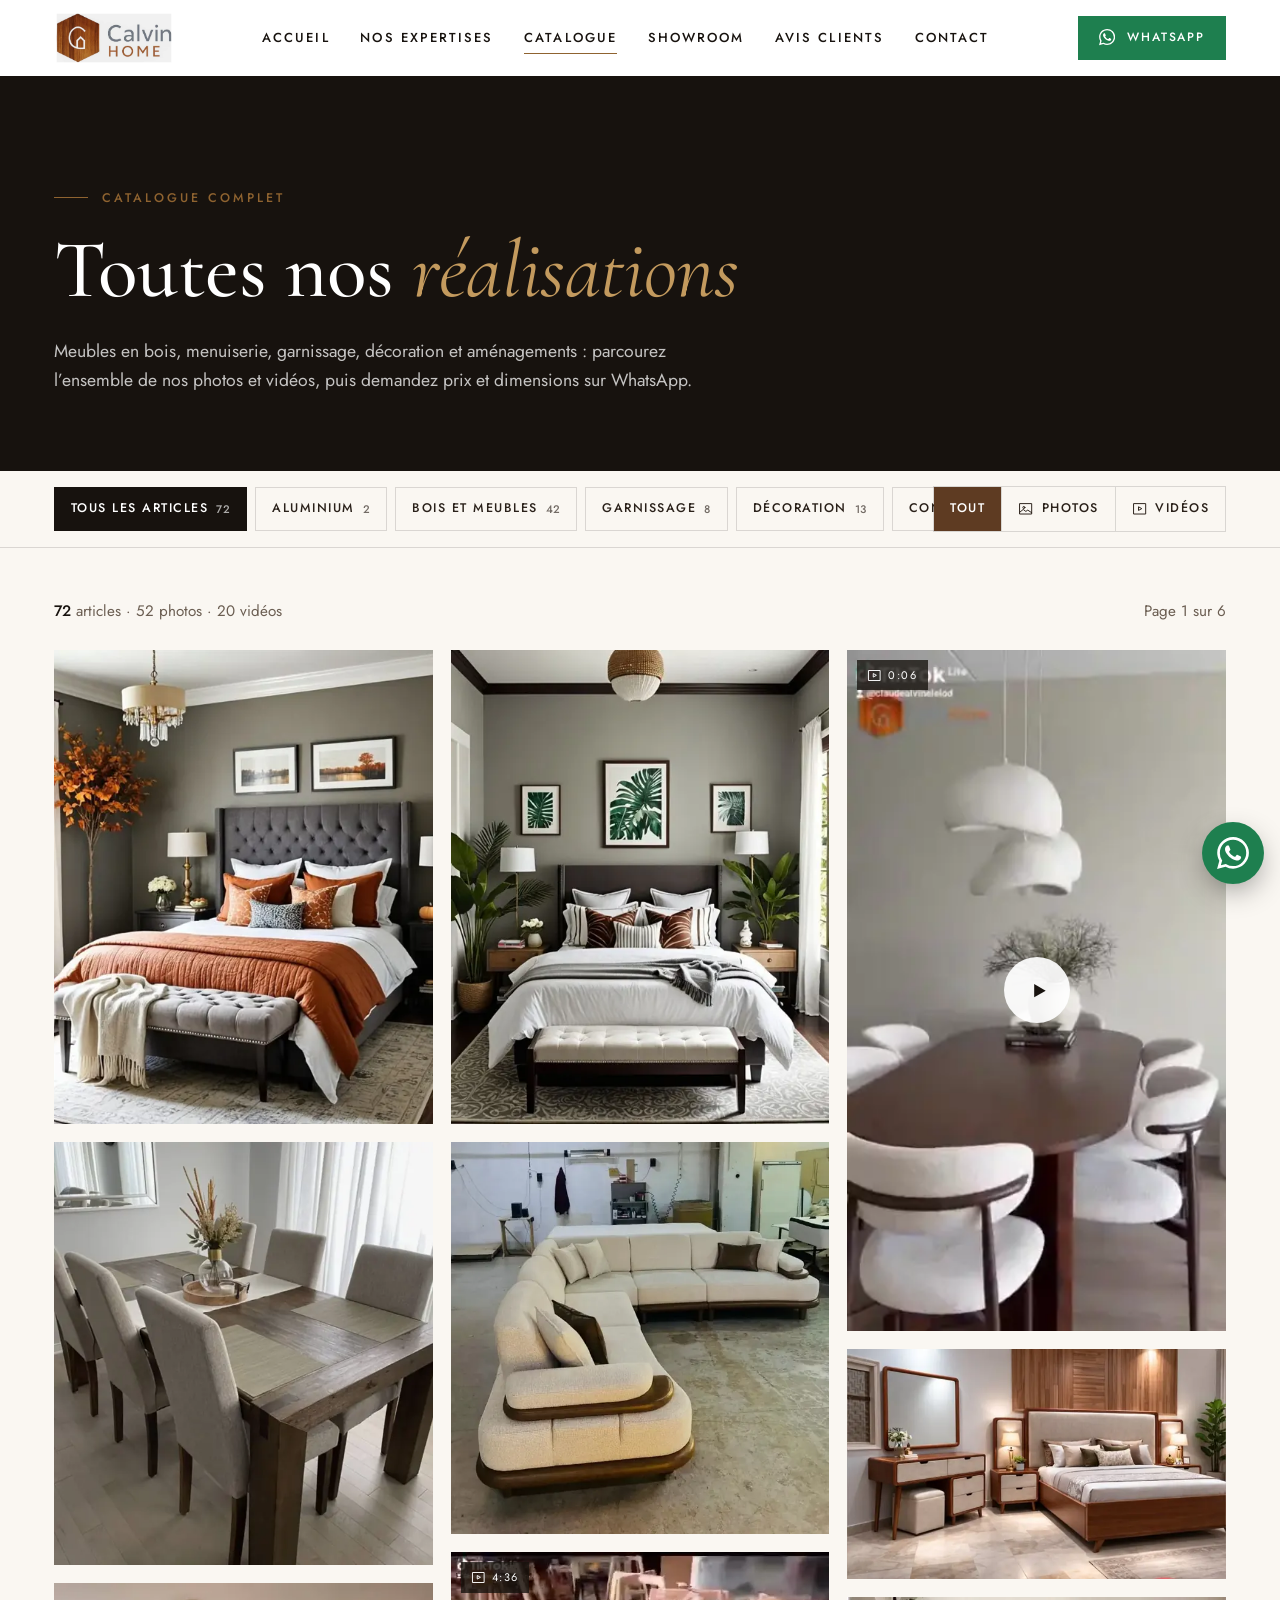
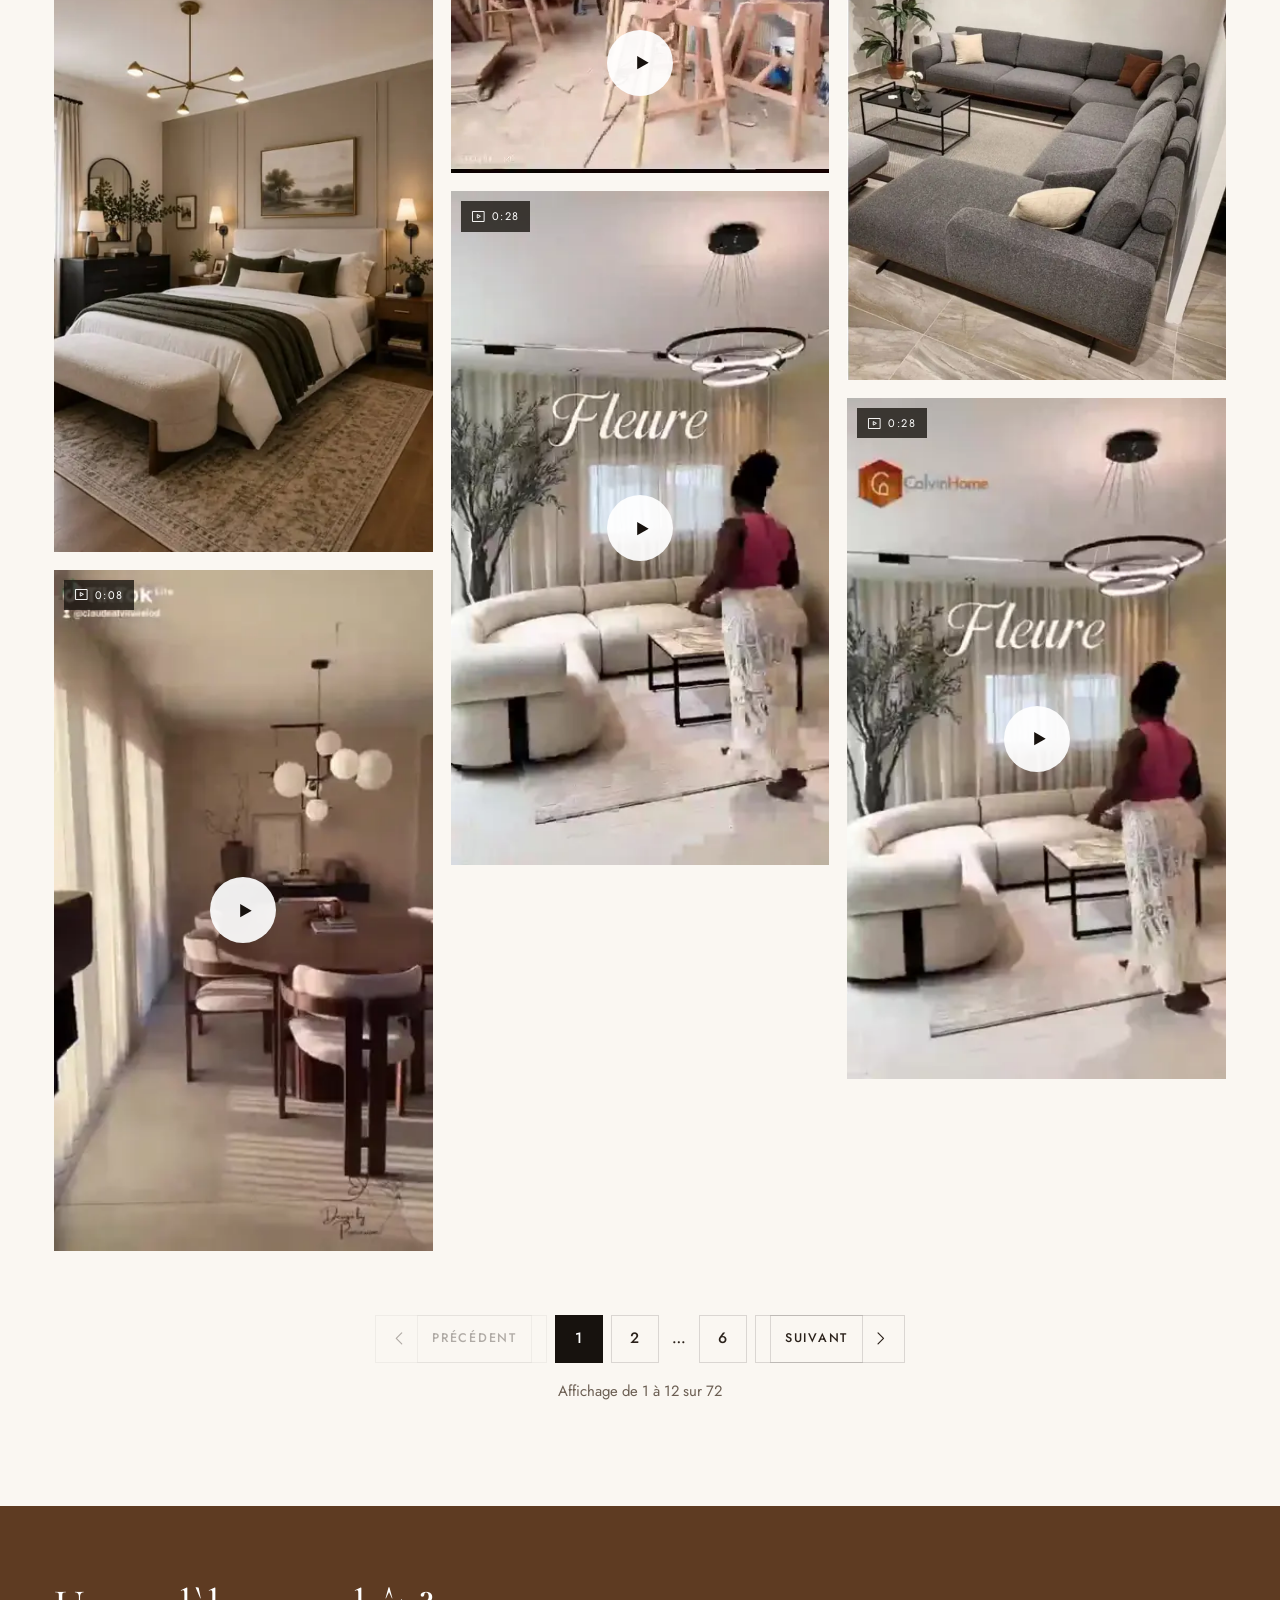
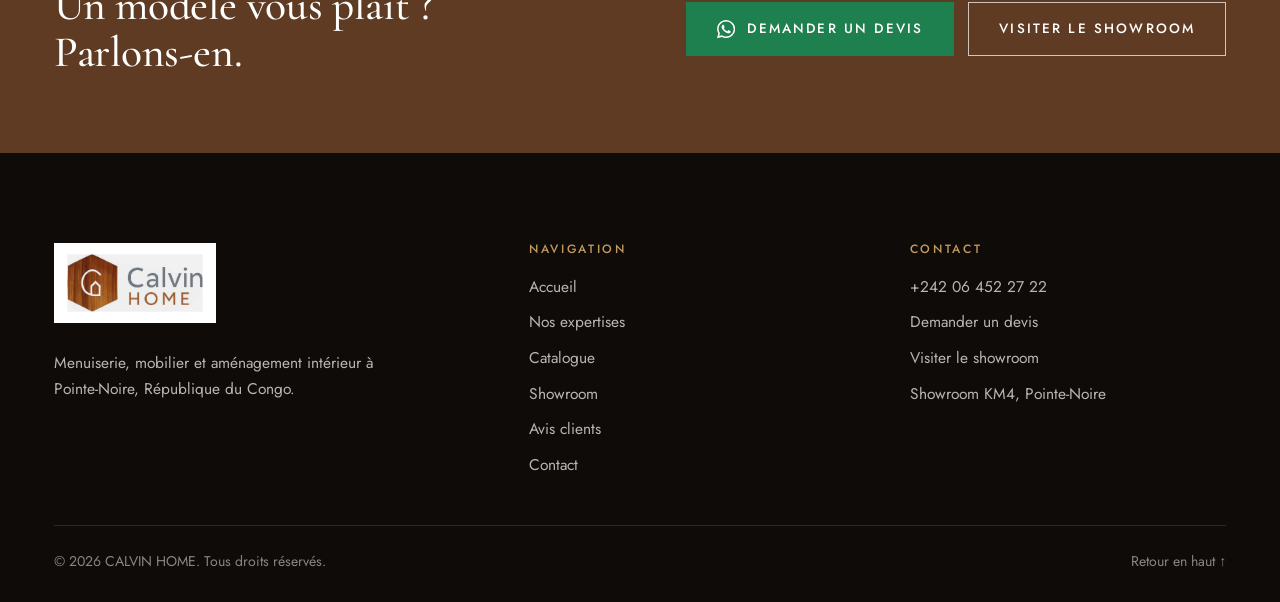
==== catalogue.html @ 07c065e2 "feat: refonte complète du site CALVIN HOME (accueil cinématique, expertises, catalogue 72 médias, Wh" ====
<!doctype html>
<html lang="fr">
<head>
<meta charset="utf-8">
<meta name="viewport" content="width=device-width, initial-scale=1, viewport-fit=cover">
<title>Catalogue — CALVIN HOME · Meubles, menuiserie et aménagement à Pointe-Noire</title>
<meta name="description" content="Catalogue complet CALVIN HOME : photos et vidéos de meubles en bois, menuiserie aluminium, garnissage, décoration et aménagements réalisés à Pointe-Noire.">
<meta name="theme-color" content="#17120E">
<meta property="og:type" content="website"><meta property="og:locale" content="fr_FR"><meta property="og:site_name" content="CALVIN HOME"><meta property="og:title" content="Catalogue — CALVIN HOME">
<link rel="icon" type="image/png" sizes="48x48" href="assets/brand/favicon-48.png">
<link rel="apple-touch-icon" href="assets/brand/favicon-192.png">
<link rel="stylesheet" href="css/style.css">
<script>document.documentElement.className+=' js'</script>
</head>
<body id="top">
<a class="skip" href="#grid">Aller au catalogue</a>

<header class="site-header">
  <div class="wrap">
    <a class="logo" href="index.html" aria-label="CALVIN HOME — Accueil"><img src="assets/brand/logo-calvin-home-officiel.jpg" width="1492" height="672" alt="CALVIN HOME"></a>
    <nav class="nav" id="nav" aria-label="Navigation principale">
      <a class="nl" href="index.html">Accueil</a>
      <a class="nl" href="index.html#expertises">Nos expertises</a>
      <a class="nl" href="catalogue.html" aria-current="page">Catalogue</a>
      <a class="nl" href="index.html#showroom">Showroom</a>
      <a class="nl" href="index.html#avis">Avis clients</a>
      <a class="nl" href="index.html#contact">Contact</a>
      <a class="btn btn-wa nav-wa" data-wa="general"><i data-ic="whatsapp"></i> WhatsApp</a>
    </nav>
    <div class="head-cta">
      <a class="btn btn-wa btn-sm" data-wa="general"><i data-ic="whatsapp"></i> WhatsApp</a>
      <a class="wa-mini" data-wa="general" aria-label="Écrire sur WhatsApp"><i data-ic="whatsapp"></i></a>
      <button class="menu-btn" id="menuBtn" aria-expanded="false" aria-controls="nav" aria-label="Ouvrir le menu"><i data-ic="menu"></i></button>
    </div>
  </div>
</header>

<main>
  <section class="cat-hero">
    <div class="wrap">
      <span class="eyebrow">Catalogue complet</span>
      <h1>Toutes nos <em>réalisations</em></h1>
      <p>Meubles en bois, menuiserie, garnissage, décoration et aménagements : parcourez l’ensemble de nos photos et vidéos, puis demandez prix et dimensions sur WhatsApp.</p>
    </div>
  </section>

  <div class="toolbar">
    <div class="wrap">
      <div class="chips" id="chips" role="group" aria-label="Filtrer par catégorie"></div>
      <div class="seg" id="seg" role="group" aria-label="Filtrer par type de média">
        <button data-k="all" aria-pressed="true">Tout</button>
        <button data-k="photo" aria-pressed="false"><i data-ic="photo"></i> Photos</button>
        <button data-k="video" aria-pressed="false"><i data-ic="film"></i> Vidéos</button>
      </div>
    </div>
  </div>

  <section class="cat-main" id="grid" tabindex="-1">
    <div class="wrap">
      <div class="res" aria-live="polite"><span id="resTxt"></span><span id="pgTxt"></span></div>
      <div class="masonry" id="masonry"></div>
      <div class="empty" id="empty">
        <h3>Bientôt de nouvelles réalisations</h3>
        <p>Aucun article n’est encore classé ici. Demandez-nous directement nos réalisations dans cette catégorie.</p>
        <a class="btn btn-wa" data-wa="general"><i data-ic="whatsapp"></i> Demander sur WhatsApp</a>
      </div>
      <nav class="pager" id="pager" aria-label="Pagination du catalogue"></nav>
      <p class="page-info" id="pageInfo"></p>
    </div>
  </section>

  <section class="cta-band">
    <div class="wrap">
      <h2>Un modèle vous plaît ? Parlons-en.</h2>
      <div style="display:flex;flex-wrap:wrap;gap:14px">
        <a class="btn btn-wa" data-wa="devis"><i data-ic="whatsapp"></i> Demander un devis</a>
        <a class="btn btn-ghost" data-wa="visite">Visiter le showroom</a>
      </div>
    </div>
  </section>
</main>

<footer class="footer">
  <div class="wrap">
    <div class="top">
      <div>
        <a class="logo-plaque" href="index.html" aria-label="CALVIN HOME — Accueil"><img src="assets/brand/logo-calvin-home-officiel.jpg" width="1492" height="672" alt="CALVIN HOME" loading="lazy"></a>
        <p class="about">Menuiserie, mobilier et aménagement intérieur à Pointe-Noire, République du Congo.</p>
      </div>
      <div>
        <h4>Navigation</h4>
        <ul>
          <li><a href="index.html">Accueil</a></li>
          <li><a href="index.html#expertises">Nos expertises</a></li>
          <li><a href="catalogue.html">Catalogue</a></li>
          <li><a href="index.html#showroom">Showroom</a></li>
          <li><a href="index.html#avis">Avis clients</a></li>
          <li><a href="index.html#contact">Contact</a></li>
        </ul>
      </div>
      <div>
        <h4>Contact</h4>
        <ul>
          <li><a data-phone href="#">+242 06 452 27 22</a></li>
          <li><a data-wa="devis">Demander un devis</a></li>
          <li><a data-wa="visite">Visiter le showroom</a></li>
          <li>Showroom KM4, Pointe-Noire</li>
        </ul>
      </div>
    </div>
    <div class="bot"><span>© <span id="year">2026</span> CALVIN HOME. Tous droits réservés.</span><a href="#top">Retour en haut ↑</a></div>
  </div>
</footer>

<!-- Visionneuse photo / vidéo -->
<div class="lb" id="lb" role="dialog" aria-modal="true" aria-label="Visionneuse">
  <div class="lb-top"><span class="c" id="lbCount"></span><button class="lb-x" id="lbClose" aria-label="Fermer"><i data-ic="close"></i></button></div>
  <div class="lb-stage" id="lbStage">
    <button class="lb-nav lb-prev" id="lbPrev" aria-label="Précédent"><i data-ic="left"></i></button>
    <button class="lb-nav lb-next" id="lbNext" aria-label="Suivant"><i data-ic="right"></i></button>
  </div>
  <div class="lb-bot"><div><small id="lbCat"></small><b id="lbTitle"></b></div><a class="btn btn-wa" id="lbWa" target="_blank" rel="noopener"><i data-ic="whatsapp"></i> Demander des renseignements</a></div>
</div>

<a class="wa-float" data-wa="general" aria-label="Contacter CALVIN HOME sur WhatsApp"><span class="lbl">Écrivez-nous</span><i data-ic="whatsapp"></i></a>

<script src="js/data.js"></script>
<script src="js/common.js"></script>
<script src="js/catalogue.js"></script>
</body>
</html>
---- css/style.css ----
/* ==========================================================
   CALVIN HOME — Showroom haut de gamme · Luxe contemporain
   ========================================================== */
/* ---------- Polices auto-hébergées (fonctionnent hors ligne, sans Google) ---------- */
@font-face{font-family:"Cormorant Garamond";font-style:normal;font-weight:400;font-display:swap;src:url(../assets/fonts/cormorant-garamond-latin-400-normal.woff2) format("woff2")}
@font-face{font-family:"Cormorant Garamond";font-style:normal;font-weight:500;font-display:swap;src:url(../assets/fonts/cormorant-garamond-latin-500-normal.woff2) format("woff2")}
@font-face{font-family:"Cormorant Garamond";font-style:italic;font-weight:400;font-display:swap;src:url(../assets/fonts/cormorant-garamond-latin-400-italic.woff2) format("woff2")}
@font-face{font-family:"Cormorant Garamond";font-style:italic;font-weight:500;font-display:swap;src:url(../assets/fonts/cormorant-garamond-latin-500-italic.woff2) format("woff2")}
@font-face{font-family:"Jost";font-style:normal;font-weight:400;font-display:swap;src:url(../assets/fonts/jost-latin-400-normal.woff2) format("woff2")}
@font-face{font-family:"Jost";font-style:normal;font-weight:500;font-display:swap;src:url(../assets/fonts/jost-latin-500-normal.woff2) format("woff2")}
:root{
  --cream:#F1E9DC;      /* beige crème */
  --ivory:#FAF7F2;      /* blanc cassé */
  --sand:#E6DAC7;
  --wood:#5E3B22;       /* brun bois */
  --brown:#7C5233;      /* marron chaleureux */
  --ink:#17120E;        /* noir profond */
  --ink-2:#2A211A;
  --bronze:#8F6330;     /* bronze (texte sûr sur ivoire) */
  --bronze-l:#C39A5E;   /* bronze clair (sur fond sombre) */
  --muted:#6B5E52;
  --line:rgba(23,18,14,.14);
  --wa:#1E7F4F;
  --hh:76px;
  --serif:"Cormorant Garamond","Cormorant",Georgia,"Times New Roman",serif;
  --sans:"Jost","Helvetica Neue",Arial,system-ui,sans-serif;
  --pad:clamp(18px,4.2vw,64px);
  --ease:cubic-bezier(.22,.61,.36,1);
}
*,*::before,*::after{box-sizing:border-box}
html{scroll-behavior:smooth;-webkit-text-size-adjust:100%;scroll-padding-top:calc(var(--hh) + 8px)}
html.lock{overflow:hidden}
body{margin:0;background:var(--ivory);color:var(--ink-2);font-family:var(--sans);font-size:17px;line-height:1.65;font-weight:400;-webkit-font-smoothing:antialiased;overflow-x:hidden}
img,video,svg{display:block;max-width:100%}
img{height:auto}
a{color:inherit;text-decoration:none}
button{font:inherit;color:inherit;background:none;border:0;cursor:pointer;padding:0}
h1,h2,h3,h4,.svc .num,.strip b{font-variant-numeric:lining-nums;font-feature-settings:"lnum" 1}
h1,h2,h3,h4{font-family:var(--serif);font-weight:500;line-height:1.08;margin:0;color:var(--ink);letter-spacing:-.005em}
p{margin:0}
:focus-visible{outline:2px solid var(--bronze);outline-offset:3px}
.ic{width:1.25em;height:1.25em;flex:none}
.sr{position:absolute;width:1px;height:1px;overflow:hidden;clip:rect(0 0 0 0);white-space:nowrap}
.skip{position:absolute;left:12px;top:-60px;background:var(--ink);color:#fff;padding:10px 16px;z-index:200}
.skip:focus{top:12px}
.wrap{width:100%;max-width:1360px;margin:0 auto;padding:0 var(--pad)}

/* ---------- Typo utilitaires ---------- */
.eyebrow{display:inline-flex;align-items:center;gap:14px;font-size:12.5px;letter-spacing:.24em;text-transform:uppercase;font-weight:500;color:var(--bronze)}
.eyebrow::before{content:"";width:34px;height:1px;background:currentColor}
.dark .eyebrow,.hero .eyebrow{color:var(--bronze-l)}
.h2{font-size:clamp(2.3rem,4.6vw,4rem);margin-top:18px}
.h2 em{font-style:italic;color:var(--brown);font-weight:400}
.dark .h2,.dark .h2 em{color:#fff}.dark .h2 em{color:var(--bronze-l)}
.lead{font-size:clamp(1.05rem,1.4vw,1.22rem);color:var(--muted);max-width:56ch}
.dark .lead{color:rgba(255,255,255,.72)}
section{position:relative}
.sec{padding:clamp(72px,10vw,150px) 0}

/* ---------- Boutons ---------- */
.btn{display:inline-flex;align-items:center;justify-content:center;gap:12px;min-height:54px;padding:0 30px;font-size:13.5px;letter-spacing:.16em;text-transform:uppercase;font-weight:500;border:1px solid transparent;transition:background .3s var(--ease),color .3s var(--ease),border-color .3s var(--ease),transform .3s var(--ease);text-align:center;border-radius:0;white-space:nowrap}
.btn .ic{width:1.35em;height:1.35em}
.btn-solid{background:var(--bronze);color:#fff}
.btn-solid:hover{background:var(--wood)}
.btn-ghost{border-color:rgba(255,255,255,.7);color:#fff}
.btn-ghost:hover{background:#fff;color:var(--ink)}
.btn-line{border-color:var(--ink);color:var(--ink)}
.btn-line:hover{background:var(--ink);color:#fff}
.btn-wa{background:var(--wa);color:#fff}
.btn-wa:hover{background:#17653f}
.btn-sm{min-height:44px;padding:0 20px;font-size:12px}
.link-arrow{display:inline-flex;align-items:center;gap:10px;font-size:13px;letter-spacing:.16em;text-transform:uppercase;font-weight:500;border-bottom:1px solid currentColor;padding-bottom:5px;transition:gap .3s var(--ease),color .3s}
.link-arrow:hover{gap:16px;color:var(--bronze)}

/* ---------- En-tête ---------- */
.site-header{position:fixed;inset:0 0 auto 0;height:var(--hh);background:#fff;z-index:100;border-bottom:1px solid transparent;transition:box-shadow .3s,border-color .3s}
.site-header.scrolled{border-color:var(--line);box-shadow:0 6px 24px rgba(23,18,14,.07)}
.site-header .wrap{height:100%;display:flex;align-items:center;justify-content:space-between;gap:24px}
.logo{display:block;flex:none}
.logo img{height:calc(var(--hh) - 22px);width:auto}
.nav{display:flex;align-items:center;gap:clamp(18px,2.4vw,40px)}
.nav a.nl{font-size:13px;letter-spacing:.16em;text-transform:uppercase;font-weight:500;position:relative;padding:8px 0;color:var(--ink)}
.nav a.nl::after{content:"";position:absolute;left:0;bottom:2px;width:100%;height:1px;background:var(--bronze);transform:scaleX(0);transform-origin:left;transition:transform .35s var(--ease)}
.nav a.nl:hover::after,.nav a.nl[aria-current="page"]::after{transform:scaleX(1)}
.nav-wa{display:none}
.head-cta{display:flex;align-items:center;gap:12px}
.menu-btn{display:none;width:48px;height:48px;align-items:center;justify-content:center;border:1px solid var(--line)}
.menu-btn .ic{width:26px;height:26px}
.wa-mini{display:none;width:48px;height:48px;align-items:center;justify-content:center;background:var(--wa);color:#fff}
.wa-mini .ic{width:26px;height:26px}

/* ---------- Hero cinématique ---------- */
.hero{position:relative;height:100vh;height:100svh;min-height:600px;margin-top:0;padding-top:var(--hh);background:var(--ink);color:#fff;overflow:hidden;isolation:isolate}
.slides{position:absolute;inset:0;z-index:-2}
.slide{position:absolute;inset:0;opacity:0;transition:opacity 1.4s var(--ease);background:var(--ink)}
.slide.on{opacity:1}
.slide img,.slide video{position:absolute;inset:0;width:100%;height:100%;object-fit:cover;object-position:center}
.slide.on img{animation:kb 9s linear forwards}
.slide video{transform:scale(1.12);transform-origin:65% 35%}
@media (min-width:721px){.slide video{filter:blur(.8px) saturate(1.04)}} /* adoucit la compression des vidéos 640 px agrandies en plein écran */
@keyframes kb{from{transform:scale(1)}to{transform:scale(1.06)}}
.shade{position:absolute;inset:0;z-index:-1;background:rgba(20,13,8,.5)}
.hero-in{position:relative;height:100%;display:flex;flex-direction:column;justify-content:flex-end;padding-bottom:clamp(88px,11vh,130px)}
.hero h1{font-size:clamp(2.9rem,7.4vw,7rem);color:#fff;max-width:12.6em;margin:22px 0 0;font-weight:500;line-height:1.02}
.hero h1 em{font-style:italic;color:var(--bronze-l);font-weight:400}
.hero .sub{margin-top:26px;font-size:clamp(1.05rem,1.5vw,1.3rem);max-width:46ch;color:rgba(255,255,255,.88)}
.hero .cta{display:flex;flex-wrap:wrap;gap:14px;margin-top:38px}
.hero-ctl{position:absolute;left:0;right:0;bottom:26px;z-index:3}
.hero-ctl .wrap{display:flex;align-items:center;gap:18px}
.bars{display:flex;gap:8px;flex:1;max-width:460px}
.bars button{flex:1;height:30px;position:relative}
.bars button::before{content:"";position:absolute;left:0;right:0;top:14px;height:2px;background:rgba(255,255,255,.35)}
.bars button i{position:absolute;left:0;top:14px;height:2px;width:0;background:#fff}
.bars button.on i{animation:fill var(--dur,8s) linear forwards}
.paused .bars button.on i{animation-play-state:paused}
@keyframes fill{to{width:100%}}
.pp{width:44px;height:44px;border:1px solid rgba(255,255,255,.55);display:flex;align-items:center;justify-content:center;color:#fff}
.pp:hover{background:#fff;color:var(--ink)}
.count{font-size:12.5px;letter-spacing:.2em;color:rgba(255,255,255,.8);margin-left:auto}
.scroll-cue{display:none}

/* ---------- Bandeau de réassurance ---------- */
.strip{background:var(--ink);color:#fff}
.strip .wrap{display:grid;grid-template-columns:repeat(4,1fr)}
.strip .it{padding:30px 24px;border-left:1px solid rgba(255,255,255,.12);display:flex;flex-direction:column;gap:2px}
.strip .it:first-child{border-left:0;padding-left:0}
.strip b{font-family:var(--serif);font-size:2.3rem;font-weight:500;color:var(--bronze-l);line-height:1.1}
.strip span{font-size:12.5px;letter-spacing:.16em;text-transform:uppercase;color:rgba(255,255,255,.75)}

/* ---------- Présentation ---------- */
.intro{background:var(--ivory)}
.intro .grid{display:grid;grid-template-columns:1.05fr .95fr;gap:clamp(36px,6vw,110px);align-items:center}
.intro p.lead{margin-top:28px}
.intro .more{margin-top:38px}
.collage{position:relative;aspect-ratio:1/1.05}
.collage img{position:absolute;object-fit:cover;box-shadow:0 30px 60px -30px rgba(23,18,14,.45)}
.collage .a{inset:0 22% 26% 0;width:78%;height:74%}
.collage .b{right:0;bottom:0;width:56%;height:52%;border:10px solid var(--ivory)}
.collage .tag{position:absolute;left:0;bottom:2%;background:var(--wood);color:#fff;padding:18px 22px;max-width:230px;font-family:var(--serif);font-size:1.35rem;line-height:1.2}

/* ---------- Expertises ---------- */
.expert{background:var(--cream)}
.expert-head{display:flex;justify-content:space-between;align-items:flex-end;gap:40px;flex-wrap:wrap;margin-bottom:clamp(40px,6vw,80px)}
.svc{display:grid;grid-template-columns:repeat(12,1fr);gap:0 clamp(20px,3vw,48px);align-items:center;padding:clamp(28px,4vw,56px) 0;border-top:1px solid var(--line)}
.svc:last-child{border-bottom:1px solid var(--line)}
.svc .num{grid-column:1/2;font-family:var(--serif);font-size:clamp(2rem,3.4vw,3.2rem);color:var(--bronze);font-weight:400;line-height:1}
.svc .txt{grid-column:2/8}
.svc .photo{grid-column:8/13;aspect-ratio:4/3;overflow:hidden;background:var(--sand)}
.svc:nth-child(even) .txt{grid-column:6/12;grid-row:1}
.svc:nth-child(even) .num{grid-column:12/13;grid-row:1;text-align:right}
.svc:nth-child(even) .photo{grid-column:1/6;grid-row:1}
.svc .photo img{width:100%;height:100%;object-fit:cover;transition:transform 1.2s var(--ease)}
.svc:hover .photo img{transform:scale(1.04)}
.svc .si{width:54px;height:54px;color:var(--wood);margin-bottom:20px}
.svc .si .ic{width:100%;height:100%;stroke-width:1.2}
.svc h3{font-size:clamp(1.9rem,3vw,2.8rem)}
.svc p{margin-top:16px;color:var(--muted);max-width:48ch}
.svc .tags{margin-top:14px;font-size:13px;letter-spacing:.12em;text-transform:uppercase;color:var(--bronze)}
.svc .acts{display:flex;flex-wrap:wrap;gap:12px 28px;margin-top:28px;align-items:center}

/* ---------- Teaser catalogue ---------- */
.teaser{background:var(--ivory)}
.tz-grid{display:grid;grid-template-columns:repeat(6,1fr);gap:14px;margin-top:clamp(36px,5vw,64px)}
.tz-grid a{position:relative;display:block;overflow:hidden;aspect-ratio:3/4;background:var(--sand)}
.tz-grid a:nth-child(1){grid-column:span 2;grid-row:span 2;aspect-ratio:auto}
.tz-grid img{width:100%;height:100%;object-fit:cover;transition:transform 1s var(--ease)}
.tz-grid a:hover img{transform:scale(1.05)}
.tz-grid .cap{position:absolute;left:0;right:0;bottom:0;padding:14px 16px;background:rgba(23,18,14,.72);color:#fff;font-size:13px;letter-spacing:.08em;transform:translateY(100%);transition:transform .4s var(--ease)}
.tz-grid a:hover .cap,.tz-grid a:focus-visible .cap{transform:none}
.tz-foot{display:flex;flex-wrap:wrap;gap:20px 36px;align-items:center;justify-content:space-between;margin-top:40px}
.cats{display:flex;flex-wrap:wrap;gap:10px}
.cats a{padding:10px 18px;border:1px solid var(--line);font-size:12.5px;letter-spacing:.14em;text-transform:uppercase;transition:all .25s}
.cats a:hover{background:var(--ink);color:#fff;border-color:var(--ink)}

/* ---------- Showroom ---------- */
.dark{background:var(--ink);color:#fff}
.showroom .grid{display:grid;grid-template-columns:1fr 1fr;gap:clamp(36px,6vw,100px);align-items:center}
.showroom .vid{position:relative;background:#000;aspect-ratio:16/10}
.showroom video{width:100%;height:100%;object-fit:cover}
.showroom .vid .badge{position:absolute;left:0;top:0;background:var(--bronze);color:#fff;padding:8px 14px;font-size:11.5px;letter-spacing:.2em;text-transform:uppercase;z-index:2;pointer-events:none}
.facts{margin:34px 0 0;padding:0;list-style:none;border-top:1px solid rgba(255,255,255,.16)}
.facts li{display:flex;gap:18px;padding:20px 0;border-bottom:1px solid rgba(255,255,255,.16);align-items:flex-start}
.facts .ic{color:var(--bronze-l);margin-top:3px;width:1.5em;height:1.5em}
.facts small{display:block;font-size:11.5px;letter-spacing:.2em;text-transform:uppercase;color:rgba(255,255,255,.55)}
.facts b{font-weight:500;font-size:1.12rem;color:#fff}
.facts .note{font-size:.95rem;color:rgba(255,255,255,.68)}
.showroom .cta{display:flex;flex-wrap:wrap;gap:14px;margin-top:34px}

/* ---------- Avis ---------- */
.reviews{background:var(--cream)}
.rv-grid{display:grid;grid-template-columns:1fr 1fr;gap:clamp(30px,5vw,90px);margin-top:clamp(36px,5vw,64px);align-items:start}
.rv-empty{border:1px solid var(--line);background:var(--ivory);padding:clamp(28px,4vw,48px)}
.stars{display:inline-flex;gap:4px;color:var(--bronze)}
.stars .ic{width:22px;height:22px}
.rv-empty h3{font-size:1.9rem;margin-top:16px}
.rv-empty p{margin-top:12px;color:var(--muted)}
.rv-list{display:grid;gap:18px}
.rv-card{background:var(--ivory);border:1px solid var(--line);padding:26px 28px}
.rv-card q{display:block;font-family:var(--serif);font-size:1.4rem;line-height:1.35;margin:12px 0;quotes:"« " " »"}
.rv-card cite{font-style:normal;font-size:12.5px;letter-spacing:.16em;text-transform:uppercase;color:var(--muted)}
.process{margin:26px 0 0;padding:0;list-style:none;display:grid;gap:12px;counter-reset:s}
.process li{counter-increment:s;display:flex;gap:14px;font-size:.97rem;color:var(--muted)}
.process li::before{content:counter(s);flex:none;width:28px;height:28px;border:1px solid var(--bronze);color:var(--bronze);font-size:13px;display:flex;align-items:center;justify-content:center;margin-top:1px}

/* ---------- Formulaires ---------- */
.form{background:var(--ivory);border:1px solid var(--line);padding:clamp(24px,3.4vw,44px);display:grid;gap:20px}
.field{display:grid;gap:8px}
.field label,.field legend{font-size:12px;letter-spacing:.18em;text-transform:uppercase;font-weight:500;color:var(--ink)}
.field legend{padding:0;float:none}
fieldset.field{border:0;padding:0;margin:0}
.field input,.field select,.field textarea{width:100%;font:inherit;font-size:16px;color:var(--ink);background:#fff;border:1px solid rgba(23,18,14,.28);padding:14px 16px;min-height:52px;border-radius:0;appearance:none;-webkit-appearance:none}
.field select{background-image:linear-gradient(45deg,transparent 50%,var(--ink) 50%),linear-gradient(135deg,var(--ink) 50%,transparent 50%);background-position:calc(100% - 22px) 50%,calc(100% - 16px) 50%;background-size:6px 6px;background-repeat:no-repeat;padding-right:44px}
.field textarea{min-height:130px;resize:vertical}
.field input:focus,.field select:focus,.field textarea:focus{outline:2px solid var(--bronze);outline-offset:0;border-color:var(--bronze)}
.field .err{display:none;color:#9B2C1C;font-size:.9rem}
.field.bad .err{display:block}
.field.bad input,.field.bad select,.field.bad textarea{border-color:#9B2C1C}
.row2{display:grid;grid-template-columns:1fr 1fr;gap:20px}
.hint{font-size:.9rem;color:var(--muted)}
.fb{display:none;padding:14px 16px;background:#e6efe8;border-left:3px solid var(--wa);font-size:.95rem}
.fb.show{display:block}
.fb a{text-decoration:underline;font-weight:500}
/* étoiles de notation */
.rate{display:flex;gap:2px;flex-direction:row-reverse;justify-content:flex-end}
.rate input{position:absolute;opacity:0;width:1px;height:1px}
.rate label{cursor:pointer;color:rgba(23,18,14,.28);padding:2px;line-height:0;font-size:inherit;letter-spacing:0}
.rate label .ic{width:34px;height:34px;fill:currentColor;stroke:currentColor;stroke-width:1}
.rate input:checked ~ label,.rate label:hover,.rate label:hover ~ label{color:var(--bronze)}
.rate input:focus-visible + label{outline:2px solid var(--bronze);outline-offset:2px}

/* ---------- Contact ---------- */
.contact .grid{display:grid;grid-template-columns:.85fr 1.15fr;gap:clamp(32px,6vw,100px);align-items:start}
.contact .facts{margin-top:30px}
.contact .facts a{color:#fff;border-bottom:1px solid rgba(255,255,255,.4)}
.contact .form{background:#fff;border-color:transparent;color:var(--ink-2)}

/* ---------- Pied de page ---------- */
.footer{background:#0E0B08;color:rgba(255,255,255,.7);padding:clamp(52px,7vw,90px) 0 28px;font-size:.97rem}
.footer .top{display:grid;grid-template-columns:1.3fr 1fr 1fr;gap:clamp(28px,5vw,80px);padding-bottom:48px;border-bottom:1px solid rgba(255,255,255,.12)}
.footer .logo-plaque{display:inline-block;background:#fff;padding:8px 10px}
.footer .logo-plaque img{height:64px;width:auto}
.footer h4{font-family:var(--sans);font-size:12px;letter-spacing:.22em;text-transform:uppercase;color:var(--bronze-l);font-weight:500;margin-bottom:18px}
.footer ul{list-style:none;margin:0;padding:0;display:grid;gap:10px}
.footer a:hover{color:#fff}
.footer .about{margin-top:20px;max-width:38ch}
.footer .bot{display:flex;justify-content:space-between;gap:16px;flex-wrap:wrap;padding-top:24px;font-size:.88rem;color:rgba(255,255,255,.5)}

/* ---------- WhatsApp flottant ---------- */
.wa-float{position:fixed;right:max(16px,env(safe-area-inset-right));bottom:max(16px,env(safe-area-inset-bottom));z-index:90;width:62px;height:62px;background:var(--wa);color:#fff;display:flex;align-items:center;justify-content:center;border-radius:50%;box-shadow:0 10px 30px -6px rgba(0,0,0,.45);transition:transform .3s var(--ease),background .3s}
.wa-float:hover{background:#17653f;transform:scale(1.06)}
.wa-float .ic{width:32px;height:32px}
.wa-float .lbl{position:absolute;right:74px;background:var(--ink);color:#fff;font-size:12.5px;letter-spacing:.12em;text-transform:uppercase;padding:10px 14px;white-space:nowrap;opacity:0;transform:translateX(8px);pointer-events:none;transition:all .3s var(--ease)}
.wa-float:hover .lbl,.wa-float:focus-visible .lbl{opacity:1;transform:none}

/* ---------- Animations d'apparition ---------- */
.js .reveal{opacity:0;transform:translateY(26px);transition:opacity .9s var(--ease),transform .9s var(--ease)}
.js .reveal.in{opacity:1;transform:none}
.js .reveal.d1{transition-delay:.1s}.js .reveal.d2{transition-delay:.2s}

/* =========================================================
   PAGE CATALOGUE
   ========================================================= */
.cat-hero{background:var(--ink);color:#fff;padding:calc(var(--hh) + clamp(52px,8vw,110px)) 0 clamp(44px,6vw,76px)}
.cat-hero h1{color:#fff;font-size:clamp(2.8rem,6.4vw,5.6rem);margin-top:18px}
.cat-hero h1 em{color:var(--bronze-l);font-style:italic;font-weight:400}
.cat-hero p{margin-top:22px;color:rgba(255,255,255,.75);max-width:58ch;font-size:1.1rem}
.toolbar{position:sticky;top:var(--hh);z-index:50;background:rgba(250,247,242,.97);backdrop-filter:blur(8px);border-bottom:1px solid var(--line)}
.toolbar .wrap{display:flex;gap:14px 28px;align-items:center;justify-content:space-between;padding-top:14px;padding-bottom:14px;flex-wrap:wrap}
.chips{display:flex;gap:8px;overflow-x:auto;scrollbar-width:none;margin:0 calc(var(--pad) * -1);padding:2px var(--pad);flex:1 1 560px;-webkit-overflow-scrolling:touch}
.chips::-webkit-scrollbar{display:none}
.chip{flex:none;display:inline-flex;align-items:center;gap:8px;min-height:44px;padding:0 16px;border:1px solid var(--line);font-size:12.5px;letter-spacing:.12em;text-transform:uppercase;font-weight:500;background:transparent;transition:all .25s;white-space:nowrap}
.chip .n{font-size:11px;opacity:.65;letter-spacing:.04em}
.chip:hover{border-color:var(--ink)}
.chip[aria-pressed="true"]{background:var(--ink);color:#fff;border-color:var(--ink)}
.seg{display:inline-flex;border:1px solid var(--line);flex:none}
.seg button{min-height:44px;padding:0 16px;font-size:12.5px;letter-spacing:.12em;text-transform:uppercase;display:inline-flex;align-items:center;gap:8px;font-weight:500}
.seg button+button{border-left:1px solid var(--line)}
.seg button[aria-pressed="true"]{background:var(--wood);color:#fff}
.cat-main{scroll-margin-top:calc(var(--hh) + 74px);padding:clamp(32px,4vw,56px) 0 clamp(64px,8vw,110px);background:var(--ivory);min-height:70vh}
.res{display:flex;justify-content:space-between;gap:14px;flex-wrap:wrap;font-size:.95rem;color:var(--muted);margin-bottom:26px}
.res b{color:var(--ink);font-weight:500}
.masonry{column-count:3;column-gap:18px}
.card{break-inside:avoid;margin:0 0 18px;position:relative;display:block;width:100%;text-align:left;background:var(--sand);overflow:hidden;cursor:zoom-in}
.card .im{position:relative;overflow:hidden;background:var(--sand)}
.card img{width:100%;height:auto;transition:transform .9s var(--ease)}
.card:hover img{transform:scale(1.035)}
.card .meta{position:absolute;left:0;right:0;bottom:0;padding:34px 16px 14px;color:#fff;background:rgba(23,18,14,.6);opacity:0;transform:translateY(12px);transition:all .4s var(--ease)}
.card:hover .meta,.card:focus-visible .meta{opacity:1;transform:none}
.card .meta b{display:block;font-family:var(--serif);font-size:1.25rem;font-weight:500;line-height:1.15}
.card .meta span{font-size:11.5px;letter-spacing:.16em;text-transform:uppercase;color:var(--bronze-l)}
.card .kind{position:absolute;left:10px;top:10px;background:rgba(23,18,14,.78);color:#fff;font-size:11px;letter-spacing:.14em;padding:6px 10px;display:flex;gap:6px;align-items:center}
.card .kind .ic{width:15px;height:15px}
.card .playbtn{position:absolute;left:50%;top:50%;width:66px;height:66px;margin:-33px 0 0 -33px;border-radius:50%;background:rgba(255,255,255,.92);color:var(--ink);display:flex;align-items:center;justify-content:center;transition:transform .3s var(--ease),background .3s}
.card:hover .playbtn{transform:scale(1.1);background:var(--bronze);color:#fff}
.card .playbtn .ic{margin-left:3px}
.cap-m{display:none;padding:12px 4px 4px;background:var(--ivory)}
.empty{padding:60px 20px;text-align:center;border:1px dashed var(--line);display:none}
.empty.show{display:block}
.empty h3{font-size:2rem}.empty p{margin:12px auto 24px;max-width:46ch;color:var(--muted)}
.pager{display:flex;flex-wrap:wrap;gap:8px;justify-content:center;align-items:center;margin-top:clamp(36px,5vw,64px)}
.pager button,.pager span{min-width:48px;height:48px;display:inline-flex;align-items:center;justify-content:center;border:1px solid var(--line);font-size:15px;font-weight:500;padding:0 14px;gap:8px;background:transparent;transition:all .25s}
.pager button:hover:not(:disabled){border-color:var(--ink)}
.pager button[aria-current="page"]{background:var(--ink);color:#fff;border-color:var(--ink)}
.pager button:disabled{opacity:.35;cursor:not-allowed}
.pager span.dots{border:0;min-width:24px;padding:0}
.pager .pn{font-size:12.5px;letter-spacing:.14em;text-transform:uppercase}
.page-info{text-align:center;margin-top:16px;font-size:.93rem;color:var(--muted)}
.cta-band{background:var(--wood);color:#fff;padding:clamp(48px,6vw,80px) 0}
.cta-band .wrap{display:flex;flex-wrap:wrap;gap:24px 48px;align-items:center;justify-content:space-between}
.cta-band h2{color:#fff;font-size:clamp(1.9rem,3.4vw,3rem);max-width:22ch}

/* Lightbox */
.lb{position:fixed;inset:0;z-index:300;background:#0E0A07;display:none;flex-direction:column}
.lb.open{display:flex}
.lb-top{display:flex;justify-content:space-between;align-items:center;gap:16px;padding:12px var(--pad);color:#fff;flex:none}
.lb-top .c{font-size:12.5px;letter-spacing:.2em;color:rgba(255,255,255,.7)}
.lb-x{width:48px;height:48px;border:1px solid rgba(255,255,255,.4);color:#fff;display:flex;align-items:center;justify-content:center}
.lb-x:hover{background:#fff;color:var(--ink)}
.lb-stage{position:relative;flex:1;min-height:0;display:flex;align-items:center;justify-content:center;padding:0 clamp(8px,6vw,96px)}
.lb-stage img,.lb-stage video{max-width:100%;max-height:100%;width:auto;height:auto;object-fit:contain;background:#000}
.lb-nav{position:absolute;top:50%;width:52px;height:52px;margin-top:-26px;border:1px solid rgba(255,255,255,.4);color:#fff;display:flex;align-items:center;justify-content:center;background:rgba(14,10,7,.55);z-index:2}
.lb-nav:hover{background:#fff;color:var(--ink)}
.lb-prev{left:clamp(6px,1.6vw,24px)}.lb-next{right:clamp(6px,1.6vw,24px)}
.lb-bot{flex:none;display:flex;justify-content:space-between;align-items:center;gap:16px;flex-wrap:wrap;padding:16px var(--pad) calc(16px + env(safe-area-inset-bottom));color:#fff}
.lb-bot b{font-family:var(--serif);font-size:1.5rem;font-weight:500;display:block;line-height:1.15}
.lb-bot small{font-size:11.5px;letter-spacing:.18em;text-transform:uppercase;color:var(--bronze-l)}
.lb .spin{position:absolute;width:34px;height:34px;border:2px solid rgba(255,255,255,.25);border-top-color:#fff;border-radius:50%;animation:sp .8s linear infinite}
@keyframes sp{to{transform:rotate(360deg)}}

/* =========================================================
   RESPONSIVE
   ========================================================= */
@media (max-width:1100px){
  .masonry{column-count:3}
  .tz-grid{grid-template-columns:repeat(4,1fr)}
  .tz-grid a:nth-child(1){grid-column:span 2}
}
@media (max-width:960px){
  :root{--hh:68px}
  .menu-btn,.wa-mini{display:inline-flex}
  .head-cta .btn{display:none}
  .nav{position:fixed;inset:var(--hh) 0 0 0;background:var(--ivory);flex-direction:column;align-items:stretch;gap:0;padding:12px var(--pad) 40px;overflow:auto;transform:translateX(100%);visibility:hidden;transition:transform .45s var(--ease),visibility 0s .45s}
  .nav.open{transform:none;visibility:visible;transition:transform .45s var(--ease)}
  .nav a.nl{font-family:var(--serif);font-size:2rem;letter-spacing:0;text-transform:none;padding:18px 0;border-bottom:1px solid var(--line);font-weight:500}
  .nav a.nl::after{display:none}
  .nav .nav-wa{display:flex;margin-top:28px}
  .intro .grid,.showroom .grid,.rv-grid,.contact .grid{grid-template-columns:1fr}
  .svc{grid-template-columns:1fr;gap:22px}
  .svc .num,.svc:nth-child(even) .num{grid-column:1;grid-row:auto;text-align:left}
  .svc .txt,.svc:nth-child(even) .txt{grid-column:1;grid-row:auto}
  .svc .photo,.svc:nth-child(even) .photo{grid-column:1;grid-row:auto;order:-1}
  .strip .wrap{grid-template-columns:repeat(2,1fr)}
  .strip .it:nth-child(3){border-left:0;padding-left:0}
  .strip .it{padding:22px 16px}
  .footer .top{grid-template-columns:1fr 1fr}
  .footer .top>div:first-child{grid-column:1/-1}
  .collage{max-width:560px}
}
@media (max-width:720px){
  body{font-size:16.5px}
  .masonry{column-count:2;column-gap:10px}
  .card{margin-bottom:10px}
  .card .meta{display:none}
  .cap-m{display:block}
  .cap-m b{font-family:var(--serif);font-size:1.05rem;font-weight:500;line-height:1.2;color:var(--ink);display:block}
  .cap-m span{font-size:10.5px;letter-spacing:.14em;text-transform:uppercase;color:var(--bronze)}
  .card{background:var(--ivory)}
  .card .playbtn{width:52px;height:52px;margin:-26px 0 0 -26px}
  .hero h1{font-size:clamp(2.6rem,12.5vw,3.8rem)}
  .hero .cta .btn{width:100%}
  .hero-ctl{bottom:16px}
  .hero-ctl .wrap{padding-right:84px}
  .pp{order:-1}
  .count{display:none}
  .tz-grid{grid-template-columns:repeat(2,1fr);gap:10px}
  .tz-grid a:nth-child(1){grid-column:span 2;grid-row:auto;aspect-ratio:4/3}
  .tz-grid .cap{display:none}
  .row2{grid-template-columns:1fr}
  .toolbar .wrap{padding-top:10px;padding-bottom:10px}
  .seg{width:100%}.seg button{flex:1;justify-content:center;padding:0 8px}
  .lb-stage{padding:0}
  .lb-nav{width:44px;height:44px;margin-top:-22px}
  .lb-prev{left:8px}.lb-next{right:8px}
  .lb-bot{padding-bottom:calc(20px + env(safe-area-inset-bottom))}
  .lb-bot .btn{width:100%}
  .wa-float{width:56px;height:56px}
  .wa-float .lbl{display:none}
  .footer .top{grid-template-columns:1fr}
  .pager .pn{display:none}
  .btn{padding:0 22px}
}
@media (max-width:420px){
  .masonry{column-count:2}
  .strip b{font-size:1.9rem}
}
@media (prefers-reduced-motion:reduce){
  *,*::before,*::after{animation-duration:.01ms !important;animation-iteration-count:1 !important;transition-duration:.01ms !important;scroll-behavior:auto !important}
  .slide.on img{animation:none}
}
@media print{.site-header,.wa-float,.hero-ctl{display:none}}
.fb.err-msg{background:#f6e4e0;border-left-color:#a33a2a}
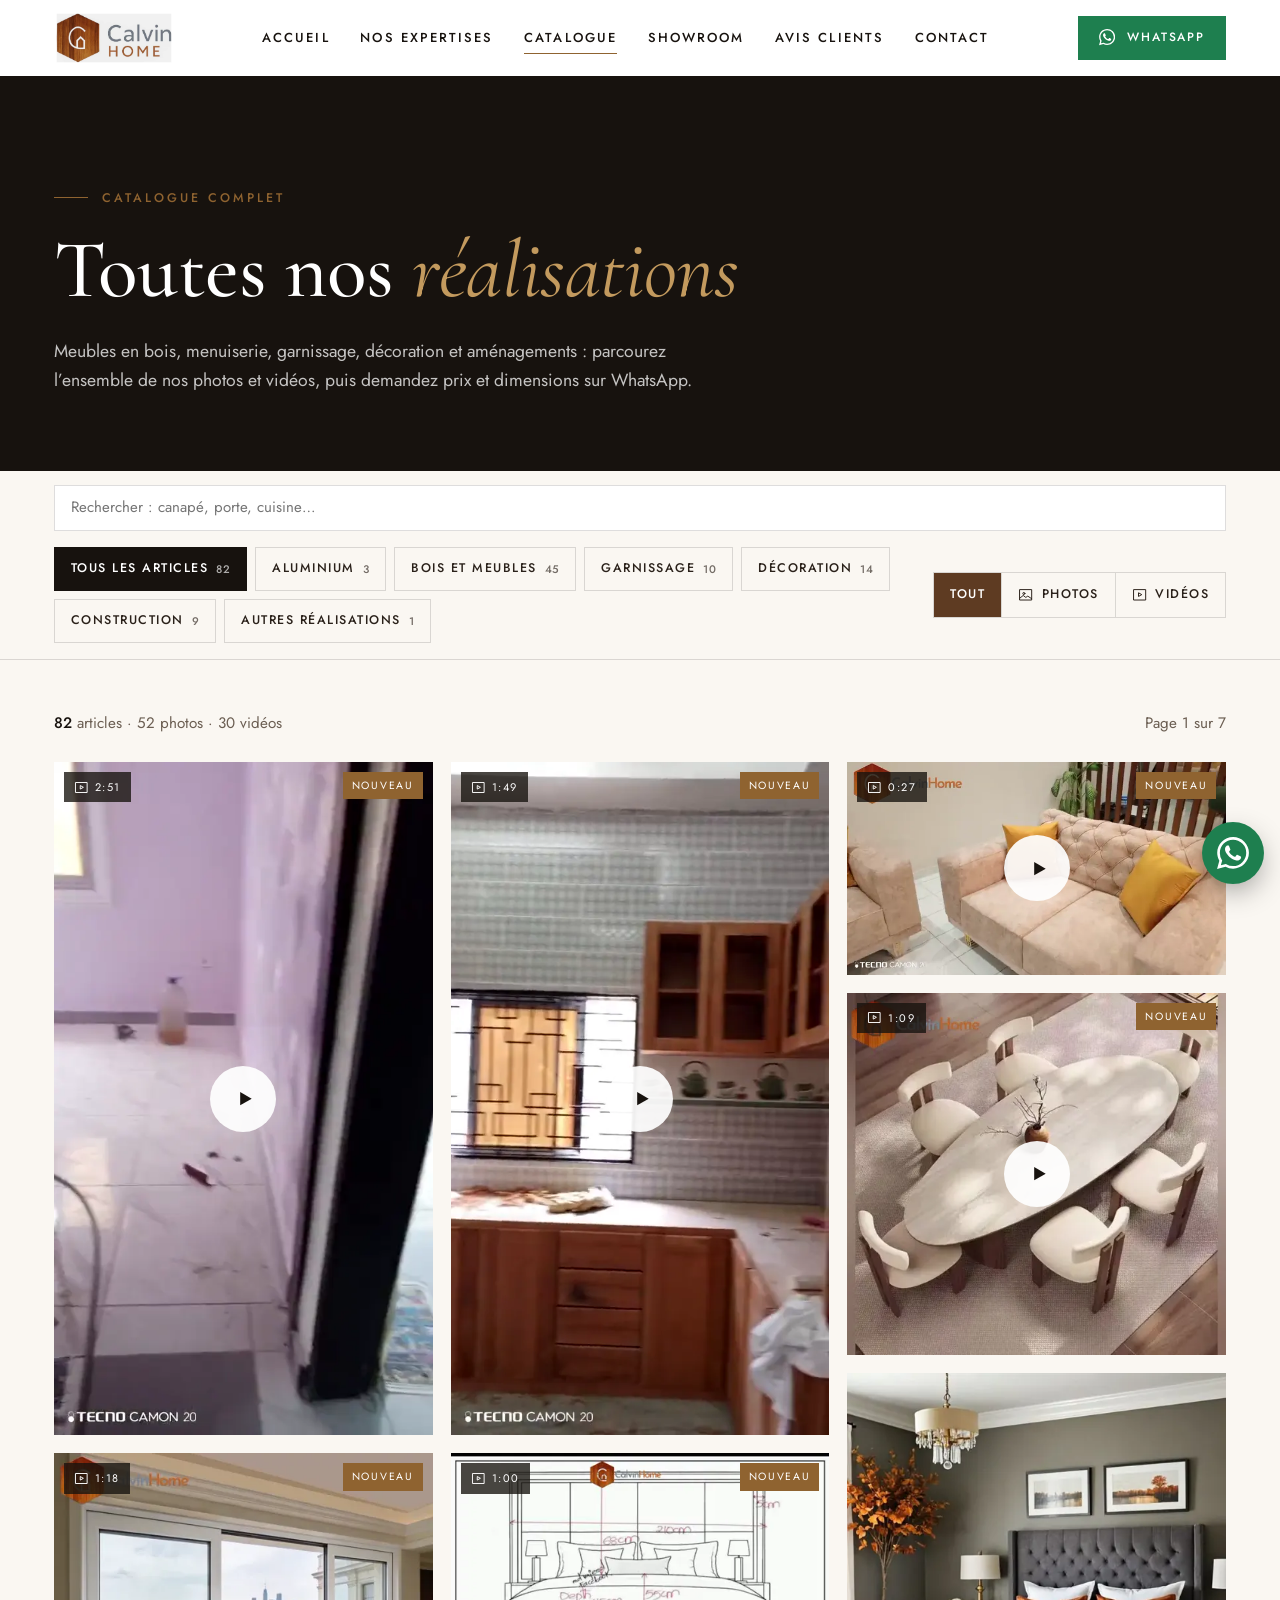
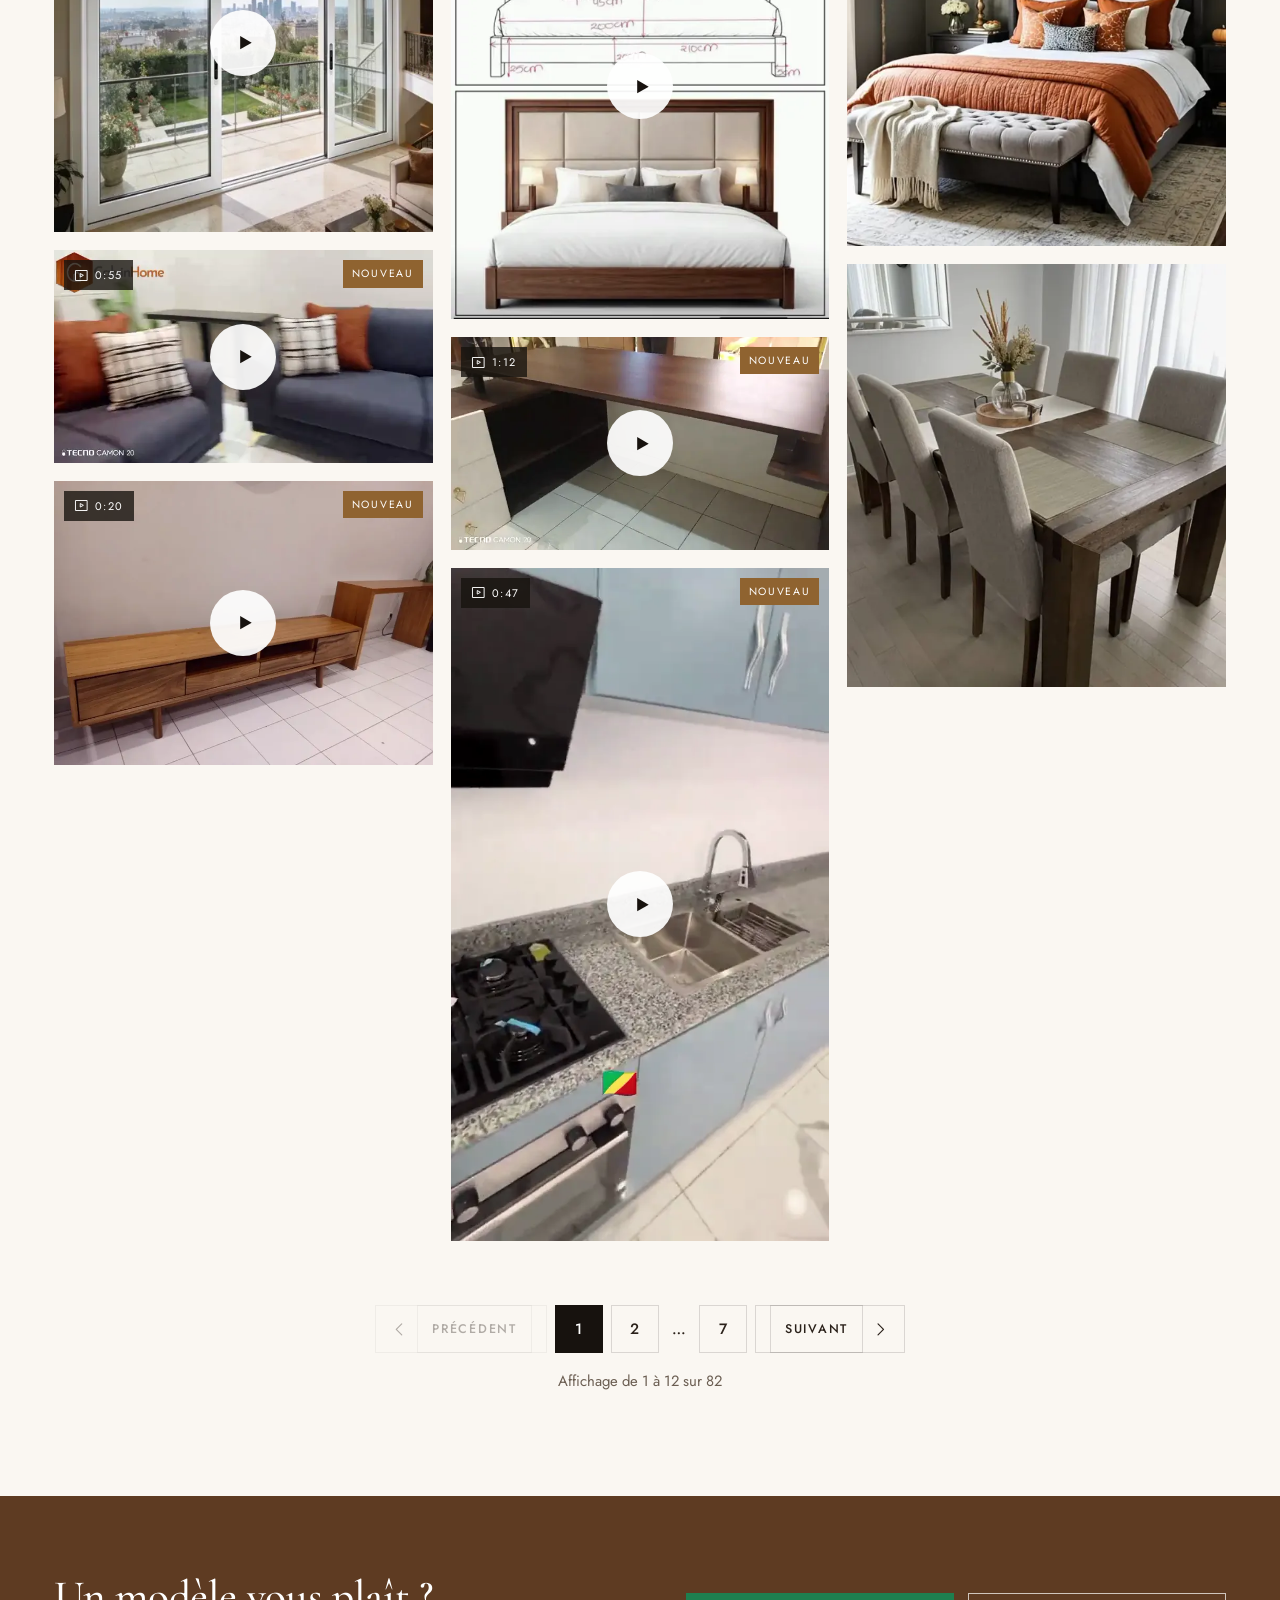
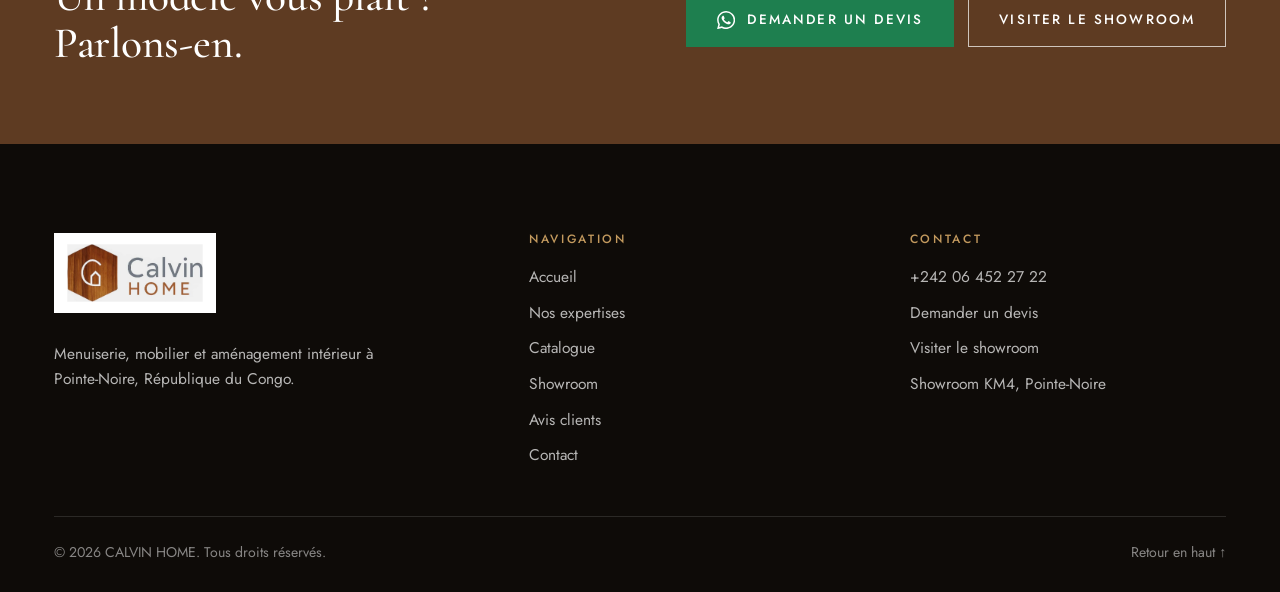
==== commit ebe6d240: "feat: 10 nouvelles vidéos, recherche catalogue, animation atelier, devis Supabase, SEO et CSP - Cata" ====
--- a/catalogue.html
+++ b/catalogue.html
@@ -6,7 +6,8 @@
 <title>Catalogue — CALVIN HOME · Meubles, menuiserie et aménagement à Pointe-Noire</title>
 <meta name="description" content="Catalogue complet CALVIN HOME : photos et vidéos de meubles en bois, menuiserie aluminium, garnissage, décoration et aménagements réalisés à Pointe-Noire.">
 <meta name="theme-color" content="#17120E">
-<meta property="og:type" content="website"><meta property="og:locale" content="fr_FR"><meta property="og:site_name" content="CALVIN HOME"><meta property="og:title" content="Catalogue — CALVIN HOME">
+<link rel="canonical" href="https://site-vitrine-ciry.vercel.app/catalogue.html">
+<meta property="og:type" content="website"><meta property="og:locale" content="fr_FR"><meta property="og:site_name" content="CALVIN HOME"><meta property="og:title" content="Catalogue — CALVIN HOME"><meta property="og:description" content="82 photos et vidéos : meubles en bois, menuiserie aluminium, garnissage, décoration et construction à Pointe-Noire."><meta property="og:url" content="https://site-vitrine-ciry.vercel.app/catalogue.html"><meta property="og:image" content="https://site-vitrine-ciry.vercel.app/assets/brand/og-calvin-home.jpg"><meta name="twitter:card" content="summary_large_image">
 <link rel="icon" type="image/png" sizes="48x48" href="assets/brand/favicon-48.png">
 <link rel="apple-touch-icon" href="assets/brand/favicon-192.png">
 <link rel="stylesheet" href="css/style.css">
@@ -46,6 +47,10 @@
 
   <div class="toolbar">
     <div class="wrap">
+      <form class="search" id="searchForm" role="search">
+        <label class="sr" for="q">Rechercher dans le catalogue</label>
+        <input id="q" type="search" placeholder="Rechercher : canapé, porte, cuisine…" autocomplete="off" maxlength="60">
+      </form>
       <div class="chips" id="chips" role="group" aria-label="Filtrer par catégorie"></div>
       <div class="seg" id="seg" role="group" aria-label="Filtrer par type de média">
         <button data-k="all" aria-pressed="true">Tout</button>
--- a/css/style.css
+++ b/css/style.css
@@ -399,3 +399,52 @@
 }
 @media print{.site-header,.wa-float,.hero-ctl{display:none}}
 .fb.err-msg{background:#f6e4e0;border-left-color:#a33a2a}
+
+/* ---------- Recherche catalogue / badge nouveauté ---------- */
+.sr{position:absolute;width:1px;height:1px;overflow:hidden;clip:rect(0 0 0 0);white-space:nowrap}
+.search{flex:1 1 100%;min-width:0}
+.toolbar .chips{min-width:0}
+@media (min-width:721px){.toolbar .chips{margin:0;padding:2px 0;flex:1 1 0;flex-wrap:wrap;overflow:visible}}
+@media (max-width:720px){.toolbar{position:static}}
+.search input{width:100%;min-height:46px;padding:0 16px;border:1px solid var(--line);background:#fff;font:inherit;font-size:15px;color:var(--ink);border-radius:0}
+.search input:focus{outline:2px solid var(--bronze);outline-offset:1px}
+.card .new{position:absolute;right:10px;top:10px;background:var(--bronze);color:#fff;font-size:10.5px;letter-spacing:.16em;text-transform:uppercase;padding:5px 9px;z-index:2}
+
+/* ---------- Nouvelles vidéos (accueil) ---------- */
+.newvids{background:var(--ivory)}
+.nv-grid{display:grid;grid-template-columns:repeat(4,1fr);gap:16px;margin-top:32px;align-items:stretch}
+.nv{position:relative;display:block;aspect-ratio:4/5;overflow:hidden;background:var(--ink)}
+.nv img{width:100%;height:100%;object-fit:cover;transition:transform .9s var(--ease)}
+.nv:hover img{transform:scale(1.04)}
+.nv span{position:absolute;left:0;right:0;bottom:0;padding:34px 16px 14px;color:#fff;font-family:var(--serif);font-size:1.25rem;line-height:1.15;background:linear-gradient(transparent,rgba(23,18,14,.82))}
+@media (max-width:900px){.nv-grid{grid-template-columns:repeat(2,1fr);gap:10px}}
+
+/* ---------- Atelier : animation du menuisier ---------- */
+.craft{background:var(--ink);color:#fff;padding:clamp(56px,7vw,104px) 0 0;overflow:hidden}
+.craft-txt{font-family:var(--serif);font-size:clamp(1.7rem,3.6vw,3rem);line-height:1.18;text-align:center;max-width:24ch;margin:0 auto;color:#fff;font-style:italic;font-weight:400}
+.craft-scene{max-width:1100px;margin:clamp(20px,3vw,40px) auto 0;padding:0 var(--pad)}
+.craft-scene svg{display:block;width:100%;height:auto}
+.craft svg *{vector-effect:non-scaling-stroke}
+.craft .floor{stroke:var(--bronze-l);stroke-opacity:.35;stroke-width:1.5}
+.craft .bench rect{fill:var(--wood);stroke:var(--bronze-l);stroke-width:1.2}
+.craft .bench path{stroke:var(--bronze-l);stroke-width:2.2;fill:none;stroke-linecap:round}
+.craft .plank{fill:var(--bronze);stroke:var(--bronze-l);stroke-width:1}
+.craft .plank-grain{stroke:var(--wood);stroke-width:1;opacity:.7;fill:none}
+.craft .man .leg{stroke:var(--sand);stroke-width:9;stroke-linecap:round;fill:none;opacity:.9}
+.craft .man .shoe{stroke:var(--bronze-l);stroke-width:5;stroke-linecap:round}
+.craft .man .body{fill:var(--ink-2);stroke:var(--sand);stroke-width:1.6}
+.craft .man .apron{fill:var(--brown);opacity:.9}
+.craft .man .head{fill:var(--sand)}
+.craft .man .cap{fill:var(--bronze-l)}
+.craft .man .arm{stroke:var(--sand);stroke-width:9;stroke-linecap:round}
+.craft .plane rect{fill:var(--bronze-l)}
+.craft .plane path{fill:none;stroke:var(--sand);stroke-width:3;stroke-linecap:round;stroke-linejoin:round}
+.craft .sh{fill:none;stroke:var(--bronze-l);stroke-width:1.6;stroke-linecap:round;opacity:0;transform-box:fill-box;transform-origin:left bottom;animation:shave 2.6s ease-out infinite}
+.craft .s2{animation-delay:.35s}.craft .s3{animation-delay:.7s}
+.craft .dust{fill:var(--sand);opacity:0;animation:dust 2.6s ease-out infinite}
+.craft .d2{animation-delay:.3s}.craft .d3{animation-delay:.6s}
+@keyframes shave{0%{opacity:0;transform:translate(0,0) scale(.5)}20%{opacity:.9}100%{opacity:0;transform:translate(-26px,10px) scale(1.1) rotate(-12deg)}}
+@keyframes dust{0%{opacity:0;transform:translateY(0)}25%{opacity:.7}100%{opacity:0;transform:translateY(-16px)}}
+.craft svg.still .sh,.craft svg.still .dust{animation:none;opacity:0}
+.craft svg.still .sh.s1{opacity:.8}
+@media (prefers-reduced-motion:reduce){.craft .sh,.craft .dust{animation:none;opacity:0}.craft .sh.s1{opacity:.8}}
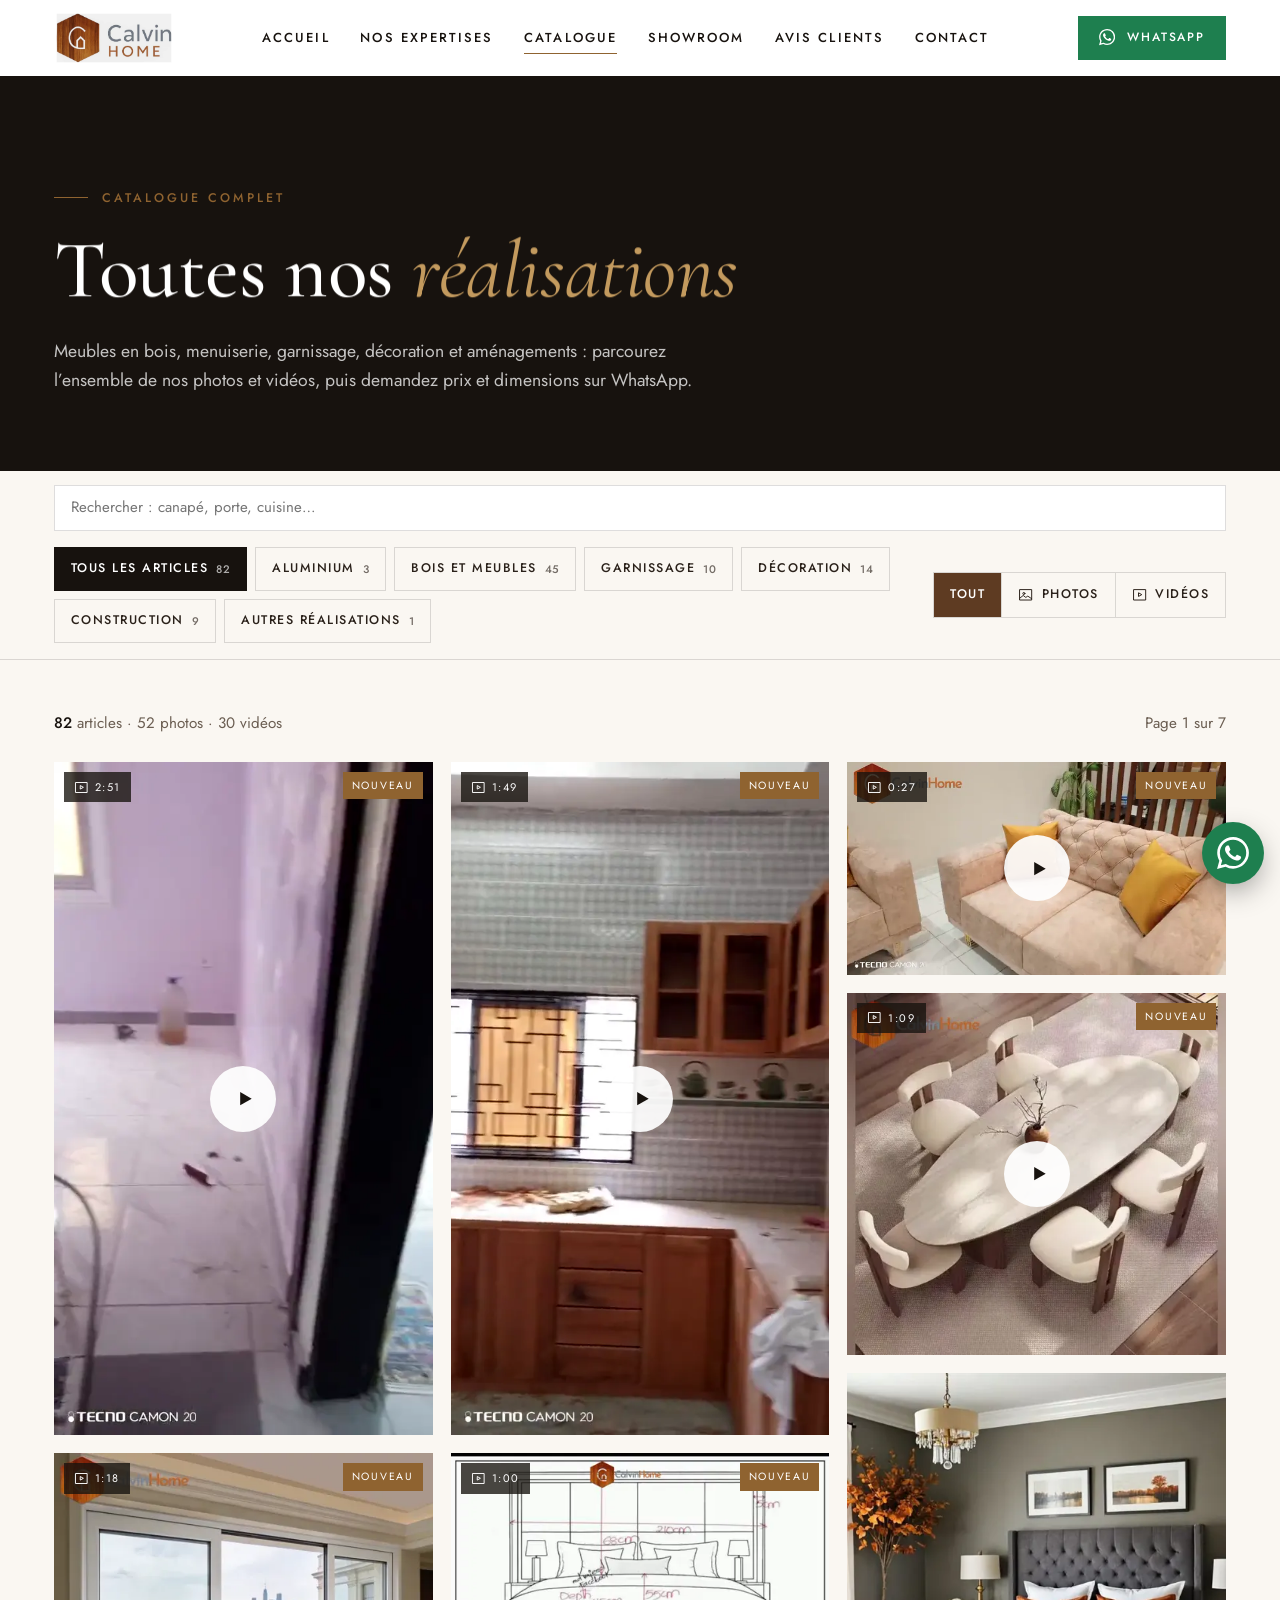
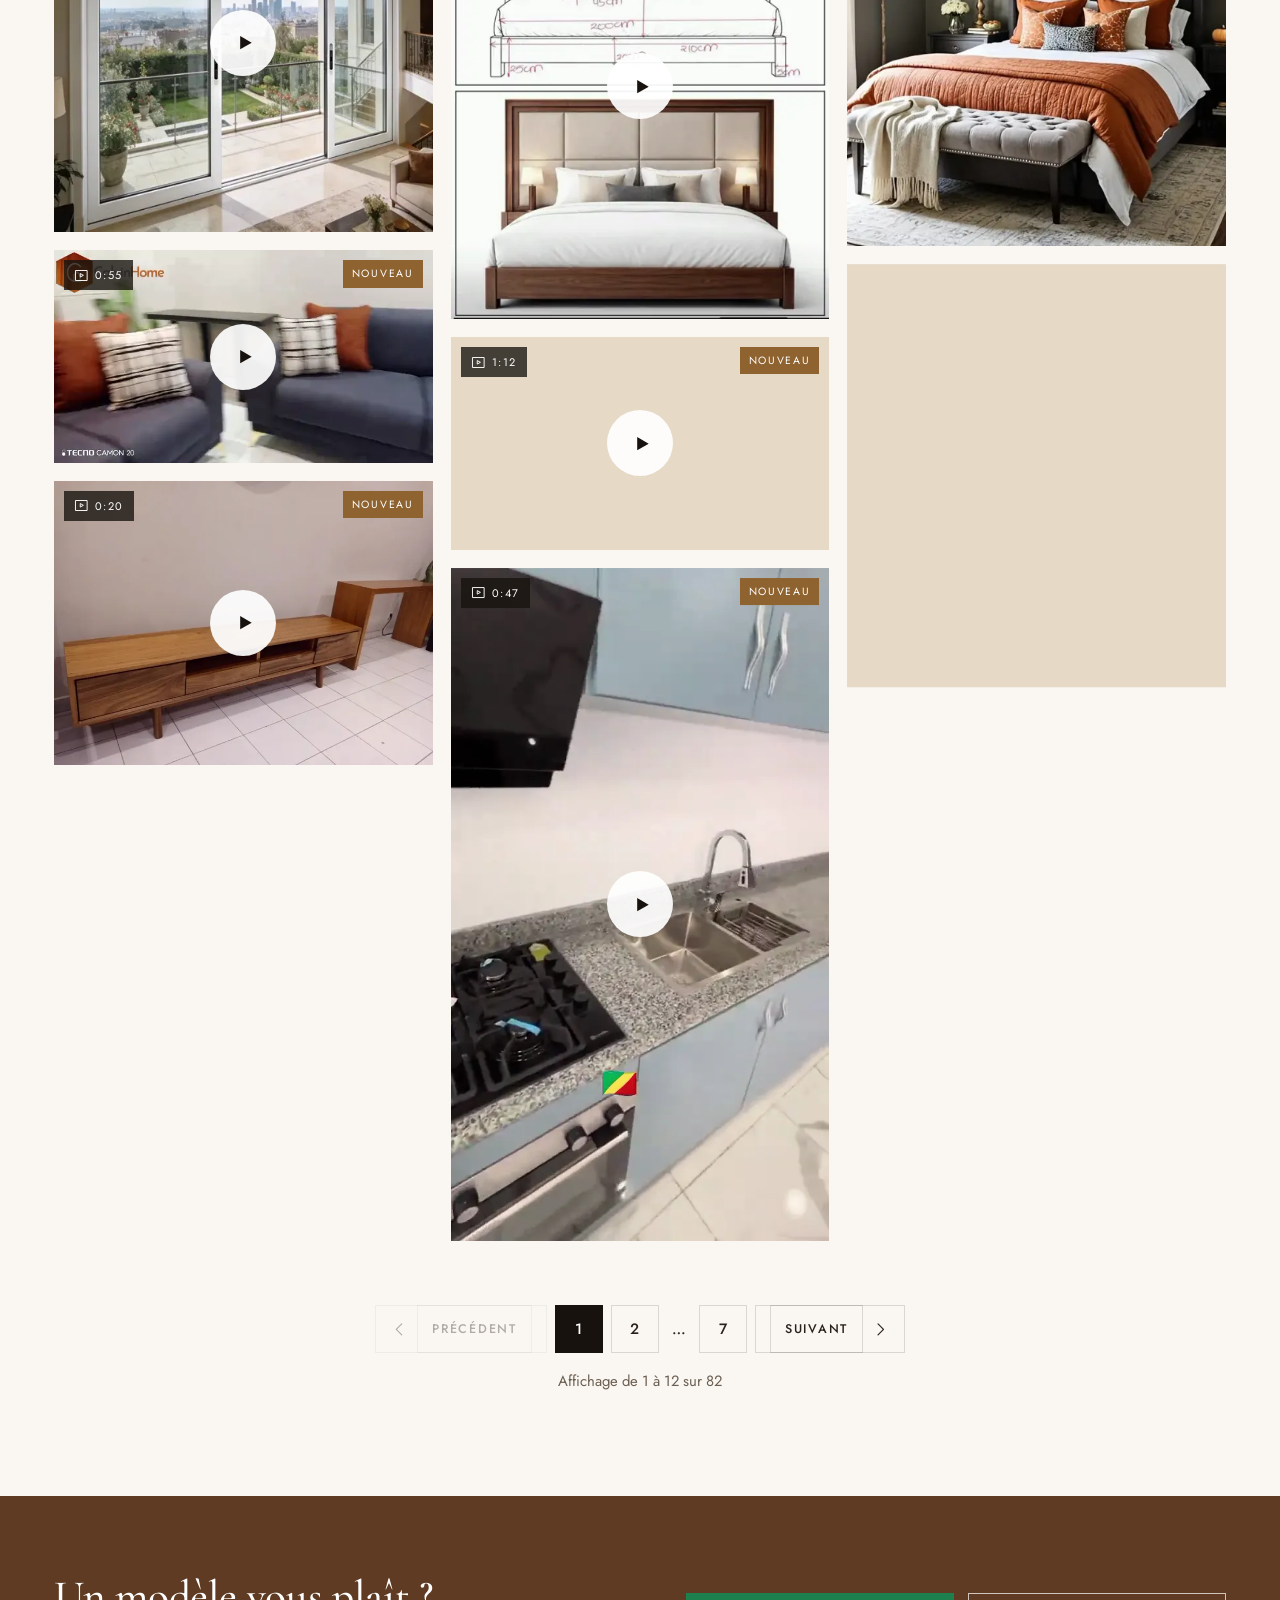
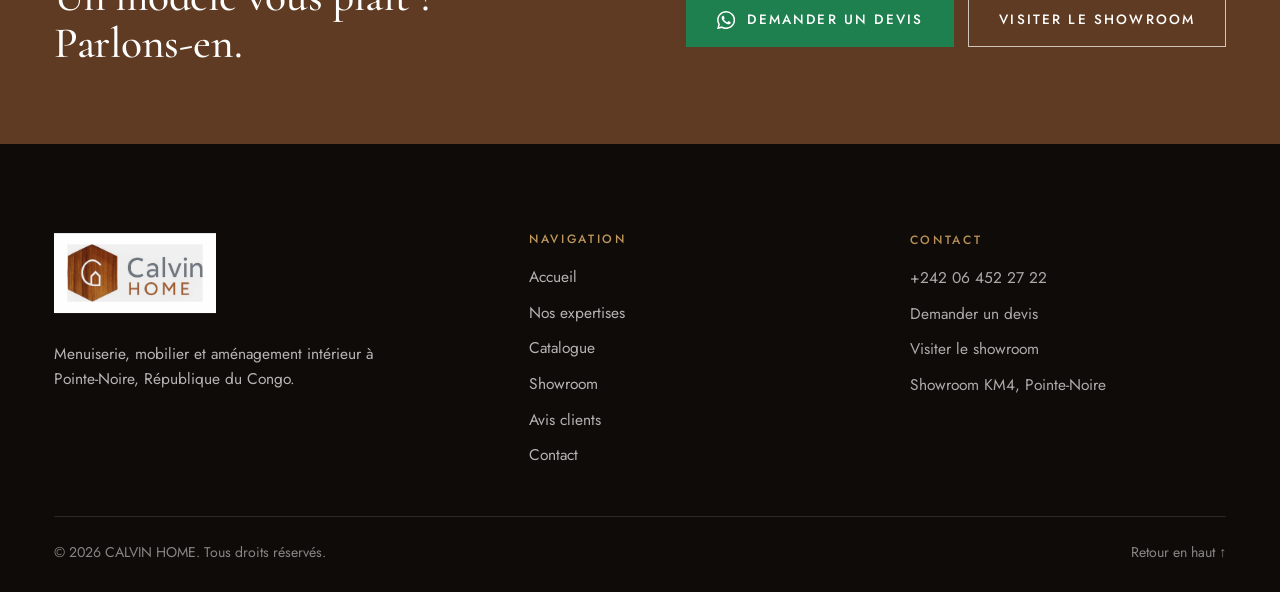
==== commit 6e85d5b1: "feat: motion design GSAP, nouveaux textes et Design DNA - js/motion.js : animations GSAP/ScrollTrigg" ====
--- a/catalogue.html
+++ b/catalogue.html
@@ -132,5 +132,8 @@
 <script src="js/data.js"></script>
 <script src="js/common.js"></script>
 <script src="js/catalogue.js"></script>
+<script src="js/vendor/gsap.min.js"></script>
+<script src="js/vendor/ScrollTrigger.min.js"></script>
+<script src="js/motion.js"></script>
 </body>
 </html>
--- a/css/style.css
+++ b/css/style.css
@@ -149,8 +149,8 @@
 .svc:nth-child(even) .txt{grid-column:6/12;grid-row:1}
 .svc:nth-child(even) .num{grid-column:12/13;grid-row:1;text-align:right}
 .svc:nth-child(even) .photo{grid-column:1/6;grid-row:1}
-.svc .photo img{width:100%;height:100%;object-fit:cover;transition:transform 1.2s var(--ease)}
-.svc:hover .photo img{transform:scale(1.04)}
+.svc .photo img{width:100%;height:100%;object-fit:cover;transition:scale 1.2s var(--ease)}
+.svc:hover .photo img{scale:1.04}
 .svc .si{width:54px;height:54px;color:var(--wood);margin-bottom:20px}
 .svc .si .ic{width:100%;height:100%;stroke-width:1.2}
 .svc h3{font-size:clamp(1.9rem,3vw,2.8rem)}
@@ -448,3 +448,28 @@
 .craft svg.still .sh,.craft svg.still .dust{animation:none;opacity:0}
 .craft svg.still .sh.s1{opacity:.8}
 @media (prefers-reduced-motion:reduce){.craft .sh,.craft .dust{animation:none;opacity:0}.craft .sh.s1{opacity:.8}}
+
+
+/* =========================================================
+   MOTION DESIGN (js/motion.js) — transform / opacity uniquement
+   ========================================================= */
+.mw{display:inline-block;overflow:hidden;vertical-align:top;padding:0 .06em .16em;margin:0 -.06em -.16em}
+.mw-i{display:inline-block;will-change:transform}
+.mo-anim{transition:none !important}
+/* Rideau de transition entre pages (la navigation reste native) */
+.ptr{position:fixed;inset:0;z-index:500;background:var(--ink);transform:translateY(-100%);pointer-events:none}
+/* Bouton mis en valeur : deux impulsions discrètes, une seule fois */
+.btn.hl{position:relative}
+.btn.hl::after{content:"";position:absolute;inset:-1px;border:1px solid var(--bronze-l);opacity:0;pointer-events:none;animation:ring 1.5s var(--ease) 2}
+@keyframes ring{0%{opacity:.75;transform:scale(1)}100%{opacity:0;transform:scale(1.14,1.5)}}
+/* Retour de formulaire : entrée douce */
+.fb.show{animation:fbin .5s var(--ease)}
+@keyframes fbin{from{opacity:0;transform:translateY(8px)}to{opacity:1;transform:none}}
+/* Boutons : flèche qui glisse au survol, appui visible au tactile */
+.btn .ic{transition:transform .3s var(--ease)}
+.btn:hover .ic:last-child{transform:translateX(4px)}
+.btn:active{transform:scale(.98)}
+/* Signature de la maison */
+.h2+.lead{margin-top:22px}
+.footer .signature{margin-top:14px;max-width:34ch;font-family:var(--serif);font-style:italic;font-size:1.25rem;line-height:1.3;color:var(--bronze-l)}
+@media (prefers-reduced-motion:reduce){.btn.hl::after{animation:none}.ptr{display:none}}
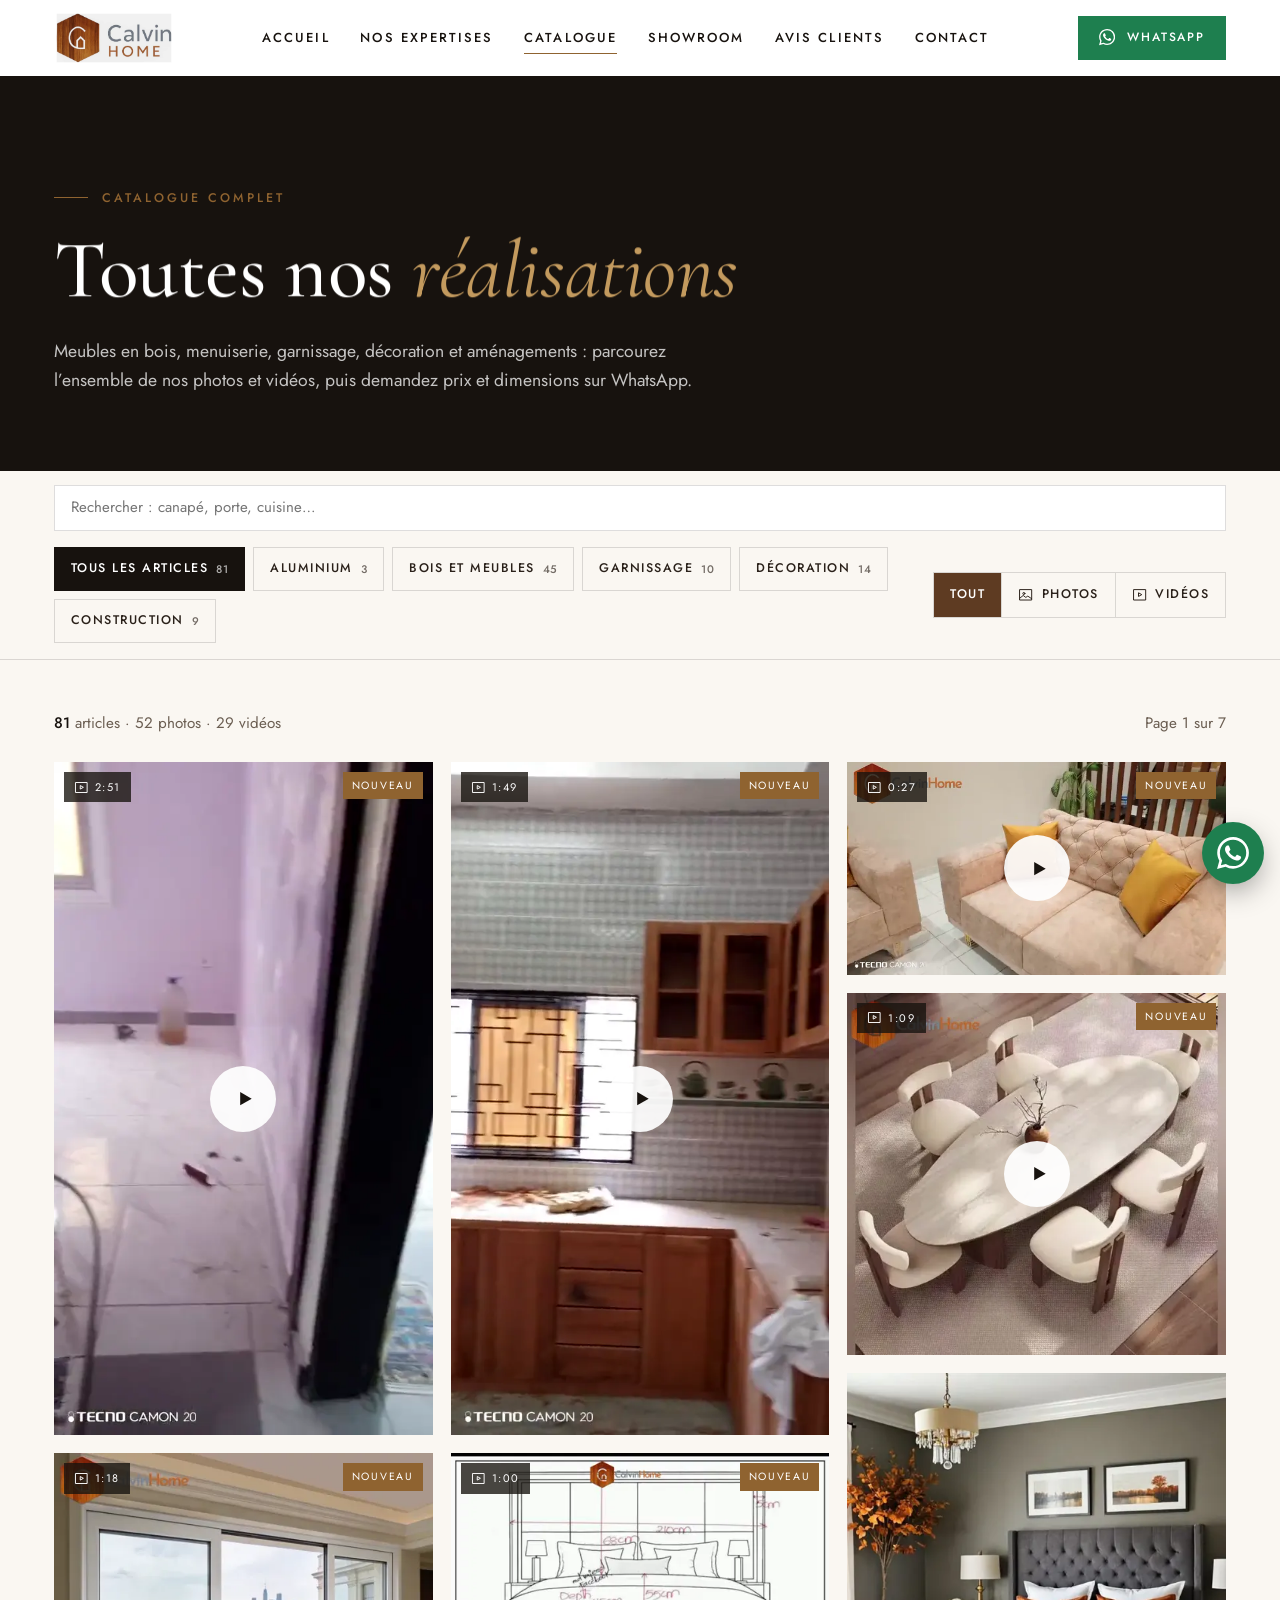
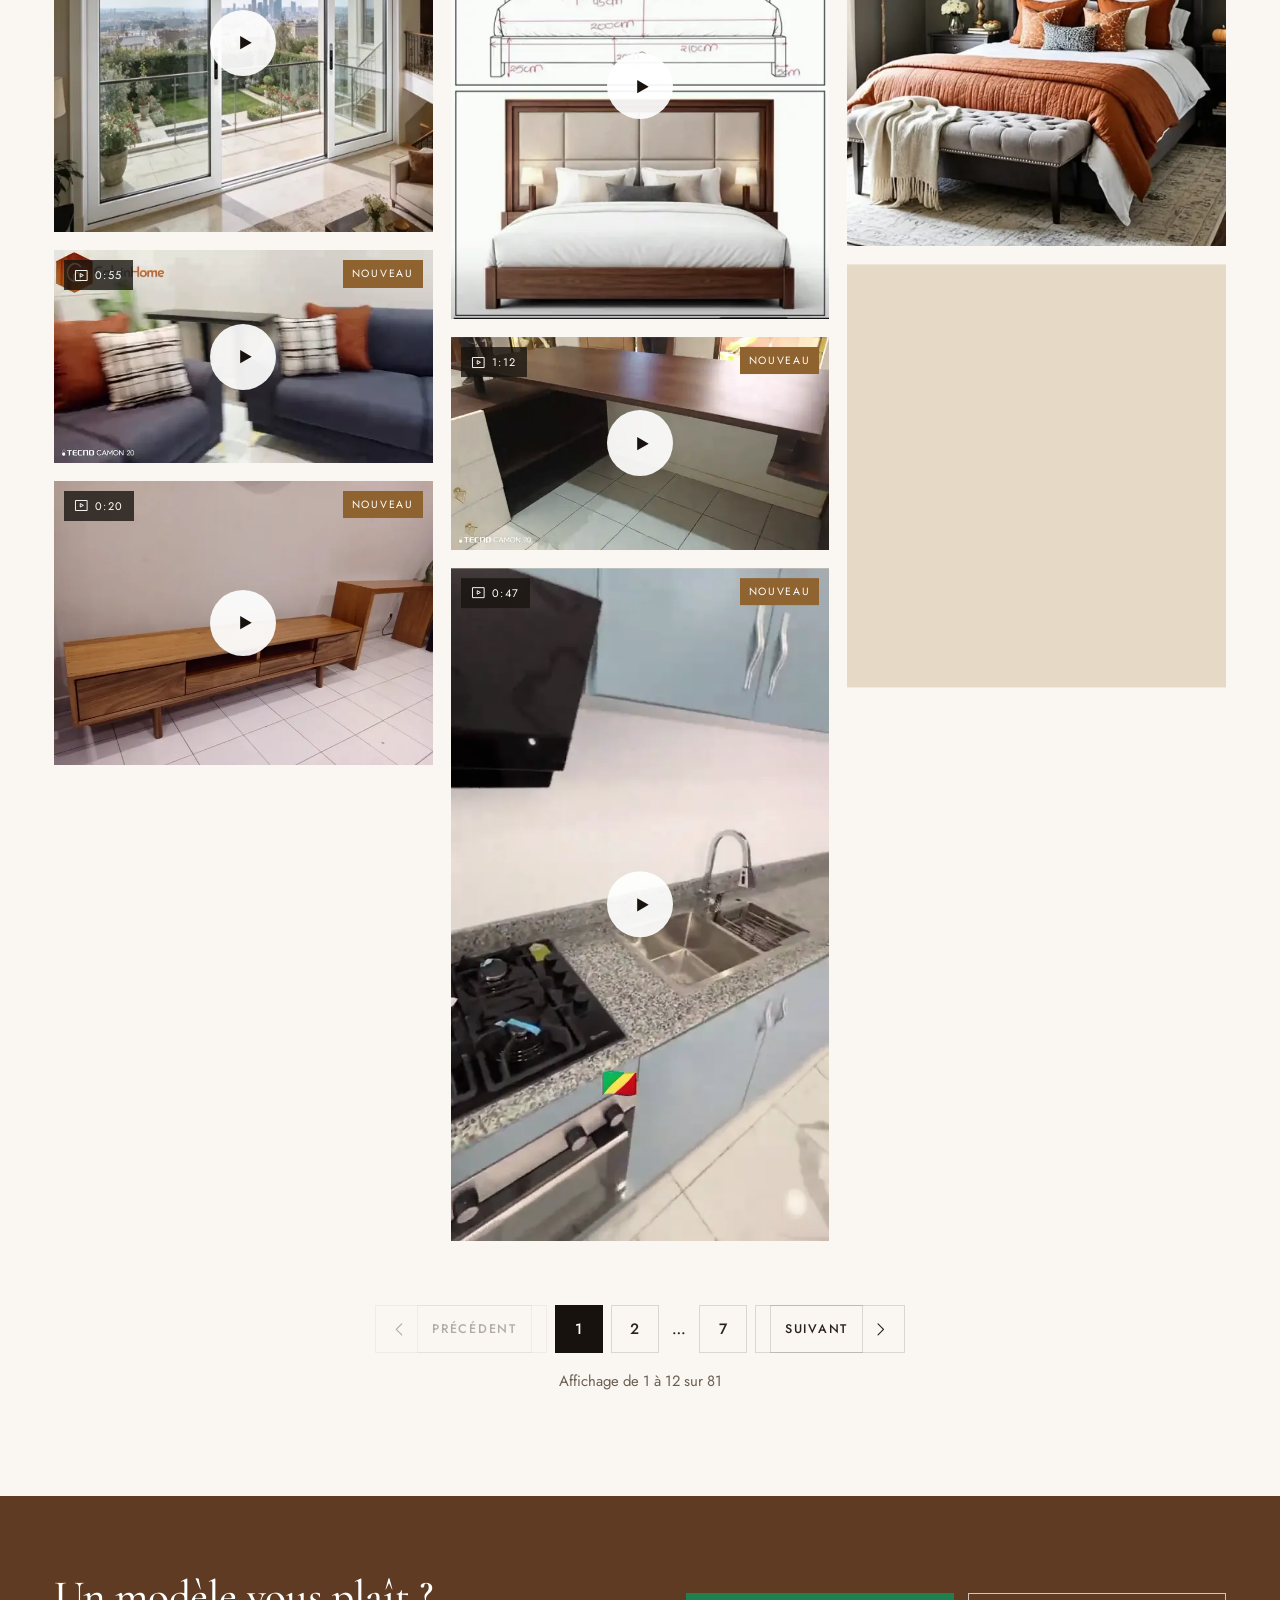
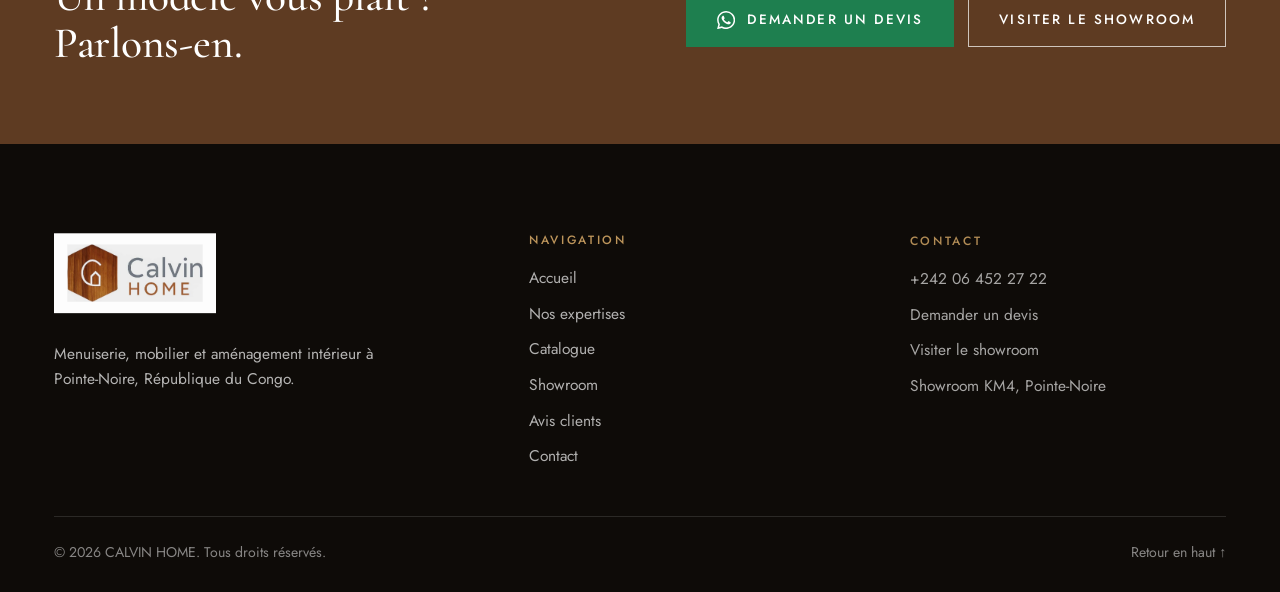
==== commit 3260f6f7: "fix(navigation): Showroom depuis le catalogue ; feat: scène « Un intérieur qui prend vie » Correctif" ====
--- a/catalogue.html
+++ b/catalogue.html
@@ -7,7 +7,7 @@
 <meta name="description" content="Catalogue complet CALVIN HOME : photos et vidéos de meubles en bois, menuiserie aluminium, garnissage, décoration et aménagements réalisés à Pointe-Noire.">
 <meta name="theme-color" content="#17120E">
 <link rel="canonical" href="https://site-vitrine-ciry.vercel.app/catalogue.html">
-<meta property="og:type" content="website"><meta property="og:locale" content="fr_FR"><meta property="og:site_name" content="CALVIN HOME"><meta property="og:title" content="Catalogue — CALVIN HOME"><meta property="og:description" content="82 photos et vidéos : meubles en bois, menuiserie aluminium, garnissage, décoration et construction à Pointe-Noire."><meta property="og:url" content="https://site-vitrine-ciry.vercel.app/catalogue.html"><meta property="og:image" content="https://site-vitrine-ciry.vercel.app/assets/brand/og-calvin-home.jpg"><meta name="twitter:card" content="summary_large_image">
+<meta property="og:type" content="website"><meta property="og:locale" content="fr_FR"><meta property="og:site_name" content="CALVIN HOME"><meta property="og:title" content="Catalogue — CALVIN HOME"><meta property="og:description" content="81 photos et vidéos : meubles en bois, menuiserie aluminium, garnissage, décoration et construction à Pointe-Noire."><meta property="og:url" content="https://site-vitrine-ciry.vercel.app/catalogue.html"><meta property="og:image" content="https://site-vitrine-ciry.vercel.app/assets/brand/og-calvin-home.jpg"><meta name="twitter:card" content="summary_large_image">
 <link rel="icon" type="image/png" sizes="48x48" href="assets/brand/favicon-48.png">
 <link rel="apple-touch-icon" href="assets/brand/favicon-192.png">
 <link rel="stylesheet" href="css/style.css">
--- a/css/style.css
+++ b/css/style.css
@@ -28,7 +28,7 @@
   --ease:cubic-bezier(.22,.61,.36,1);
 }
 *,*::before,*::after{box-sizing:border-box}
-html{scroll-behavior:smooth;-webkit-text-size-adjust:100%;scroll-padding-top:calc(var(--hh) + 8px)}
+html{scroll-behavior:auto;-webkit-text-size-adjust:100%;scroll-padding-top:calc(var(--hh) + 8px)}
 html.lock{overflow:hidden}
 body{margin:0;background:var(--ivory);color:var(--ink-2);font-family:var(--sans);font-size:17px;line-height:1.65;font-weight:400;-webkit-font-smoothing:antialiased;overflow-x:hidden}
 img,video,svg{display:block;max-width:100%}
@@ -420,34 +420,35 @@
 @media (max-width:900px){.nv-grid{grid-template-columns:repeat(2,1fr);gap:10px}}
 
 /* ---------- Atelier : animation du menuisier ---------- */
-.craft{background:var(--ink);color:#fff;padding:clamp(56px,7vw,104px) 0 0;overflow:hidden}
-.craft-txt{font-family:var(--serif);font-size:clamp(1.7rem,3.6vw,3rem);line-height:1.18;text-align:center;max-width:24ch;margin:0 auto;color:#fff;font-style:italic;font-weight:400}
-.craft-scene{max-width:1100px;margin:clamp(20px,3vw,40px) auto 0;padding:0 var(--pad)}
-.craft-scene svg{display:block;width:100%;height:auto}
-.craft svg *{vector-effect:non-scaling-stroke}
-.craft .floor{stroke:var(--bronze-l);stroke-opacity:.35;stroke-width:1.5}
-.craft .bench rect{fill:var(--wood);stroke:var(--bronze-l);stroke-width:1.2}
-.craft .bench path{stroke:var(--bronze-l);stroke-width:2.2;fill:none;stroke-linecap:round}
-.craft .plank{fill:var(--bronze);stroke:var(--bronze-l);stroke-width:1}
-.craft .plank-grain{stroke:var(--wood);stroke-width:1;opacity:.7;fill:none}
-.craft .man .leg{stroke:var(--sand);stroke-width:9;stroke-linecap:round;fill:none;opacity:.9}
-.craft .man .shoe{stroke:var(--bronze-l);stroke-width:5;stroke-linecap:round}
-.craft .man .body{fill:var(--ink-2);stroke:var(--sand);stroke-width:1.6}
-.craft .man .apron{fill:var(--brown);opacity:.9}
-.craft .man .head{fill:var(--sand)}
-.craft .man .cap{fill:var(--bronze-l)}
-.craft .man .arm{stroke:var(--sand);stroke-width:9;stroke-linecap:round}
-.craft .plane rect{fill:var(--bronze-l)}
-.craft .plane path{fill:none;stroke:var(--sand);stroke-width:3;stroke-linecap:round;stroke-linejoin:round}
-.craft .sh{fill:none;stroke:var(--bronze-l);stroke-width:1.6;stroke-linecap:round;opacity:0;transform-box:fill-box;transform-origin:left bottom;animation:shave 2.6s ease-out infinite}
-.craft .s2{animation-delay:.35s}.craft .s3{animation-delay:.7s}
-.craft .dust{fill:var(--sand);opacity:0;animation:dust 2.6s ease-out infinite}
-.craft .d2{animation-delay:.3s}.craft .d3{animation-delay:.6s}
-@keyframes shave{0%{opacity:0;transform:translate(0,0) scale(.5)}20%{opacity:.9}100%{opacity:0;transform:translate(-26px,10px) scale(1.1) rotate(-12deg)}}
-@keyframes dust{0%{opacity:0;transform:translateY(0)}25%{opacity:.7}100%{opacity:0;transform:translateY(-16px)}}
-.craft svg.still .sh,.craft svg.still .dust{animation:none;opacity:0}
-.craft svg.still .sh.s1{opacity:.8}
-@media (prefers-reduced-motion:reduce){.craft .sh,.craft .dust{animation:none;opacity:0}.craft .sh.s1{opacity:.8}}
+.craft{background:var(--ink);color:#fff;padding:clamp(56px,7vw,104px) 0 clamp(44px,5vw,80px);overflow:hidden}
+.craft-title{font-family:var(--serif);font-weight:400;font-size:clamp(2rem,4.6vw,3.8rem);line-height:1.08;text-align:center;margin:0 auto;color:#fff}
+.craft-title em{color:var(--bronze-l);font-style:italic}
+.craft-txt{text-align:center;max-width:46ch;margin:16px auto 0;color:var(--sand);font-size:clamp(1rem,1.6vw,1.15rem);line-height:1.6}
+.craft-scene{max-width:1100px;margin:clamp(24px,3.5vw,44px) auto 0;padding:0 var(--pad)}
+.craft-scene svg{display:block;width:100%;height:auto;aspect-ratio:1200/560;background:#0C0907;border:1px solid rgba(195,154,94,.28)}
+@media (max-width:720px){.craft-scene svg{aspect-ratio:1/1}}
+/* Scène « Un intérieur qui prend vie » : l'état par défaut est la scène FINALE (sans JS / animations réduites) */
+.craft .vol{stroke:none}
+.craft .v-floor{fill:#4A3322}.craft .v-back{fill:#CDBB9F}.craft .v-left{fill:#B7A283}.craft .v-right{fill:#BDA888}.craft .v-ceil{fill:#E6D9C3}
+.craft .wire .dr,.craft .win-lines .dr{fill:none;stroke:var(--bronze-l);stroke-width:2.2;stroke-linecap:round;stroke-linejoin:round}
+@media (max-width:720px){.craft .wire .dr,.craft .win-lines .dr{stroke-width:4}}
+.craft .wire .dr{stroke-opacity:.55}
+.craft .f-shelf polygon{fill:#5E3B22;stroke:var(--bronze-l);stroke-width:1.5}.craft .f-shelf path{fill:none;stroke:var(--bronze-l);stroke-width:2}
+.craft .f-rug polygon{fill:#D9CBB3}.craft .f-rug .rug-in{fill:none;stroke:#8F6330;stroke-width:3}
+.craft .f-lamp ellipse{fill:#2A211A}.craft .f-lamp .pole{stroke:#2A211A;stroke-width:4;fill:none}.craft .f-lamp polygon{fill:#E6DAC7;stroke:#8F6330;stroke-width:1.5}
+.craft .f-plant path{fill:#2A211A}.craft .f-plant .lf{fill:#4F6B3E}
+.craft .f-sofa rect{fill:#5B4A3B;stroke:#2A211A;stroke-width:1.5}.craft .f-sofa .leg{fill:#2A211A}.craft .f-sofa .seam,.craft .f-table .seam{stroke:#2A211A;stroke-width:2;fill:none}
+.craft .f-table polygon{fill:#9A6B3F;stroke:#5E3B22;stroke-width:1.5}.craft .f-table .front{fill:#5E3B22}
+.craft .d-art .fr{fill:#5E3B22;stroke:var(--bronze-l);stroke-width:1.5}.craft .d-art .in{fill:#F1E9DC}.craft .d-art .hill{fill:#8F6330}.craft .d-art .sun{fill:#C39A5E}
+.craft .d-pend .cord{stroke:#2A211A;stroke-width:2.5;fill:none}.craft .d-pend .shade{fill:#C39A5E;stroke:#8F6330;stroke-width:1.5}
+.craft .d-cush .c1{fill:#C39A5E}.craft .d-cush .c2{fill:#F1E9DC;stroke:#8F6330;stroke-width:1.5}
+.craft .d-vase .vs{fill:#F1E9DC;stroke:#8F6330;stroke-width:1.5}.craft .d-vase .st{stroke:#4F6B3E;stroke-width:2.5;fill:none}.craft .d-vase .bl{fill:#C39A5E}
+.craft .dim{fill:#0C0907;opacity:.14}
+.craft .beam,.craft .glow{opacity:1}
+.craft-steps{list-style:none;display:flex;flex-wrap:wrap;justify-content:center;gap:10px clamp(14px,2.4vw,34px);margin:22px 0 0;padding:0;font:500 .78rem/1 var(--sans);letter-spacing:.16em;text-transform:uppercase}
+.craft-steps li{color:rgba(230,218,199,.7);padding-bottom:8px;border-bottom:1px solid transparent;transition:color .4s,border-color .4s}
+.craft-steps li.past{color:rgba(230,218,199,.9)}
+.craft-steps li.on{color:var(--bronze-l);border-color:var(--bronze-l)}
 
 
 /* =========================================================
@@ -457,7 +458,7 @@
 .mw-i{display:inline-block;will-change:transform}
 .mo-anim{transition:none !important}
 /* Rideau de transition entre pages (la navigation reste native) */
-.ptr{position:fixed;inset:0;z-index:500;background:var(--ink);transform:translateY(-100%);pointer-events:none}
+.ptr{position:fixed;inset:0;z-index:500;background:var(--ink);opacity:0;pointer-events:none}
 /* Bouton mis en valeur : deux impulsions discrètes, une seule fois */
 .btn.hl{position:relative}
 .btn.hl::after{content:"";position:absolute;inset:-1px;border:1px solid var(--bronze-l);opacity:0;pointer-events:none;animation:ring 1.5s var(--ease) 2}
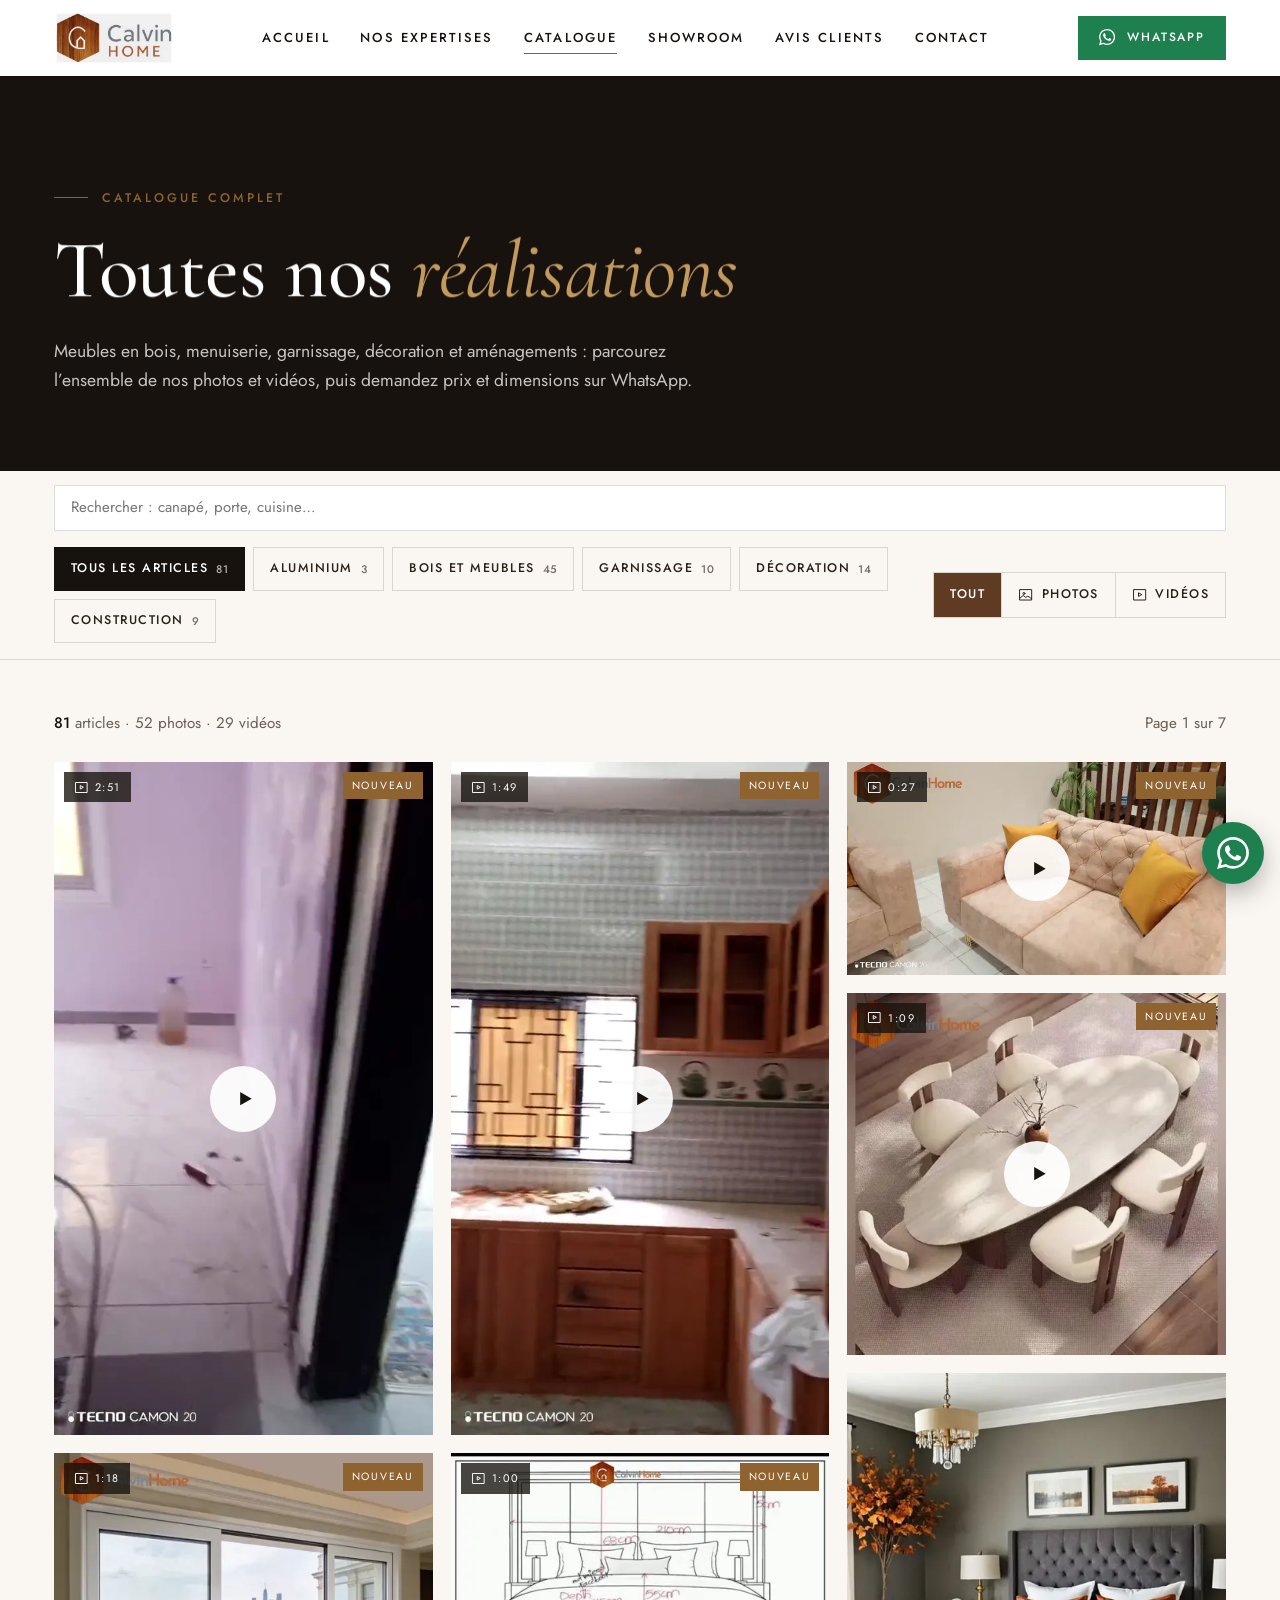
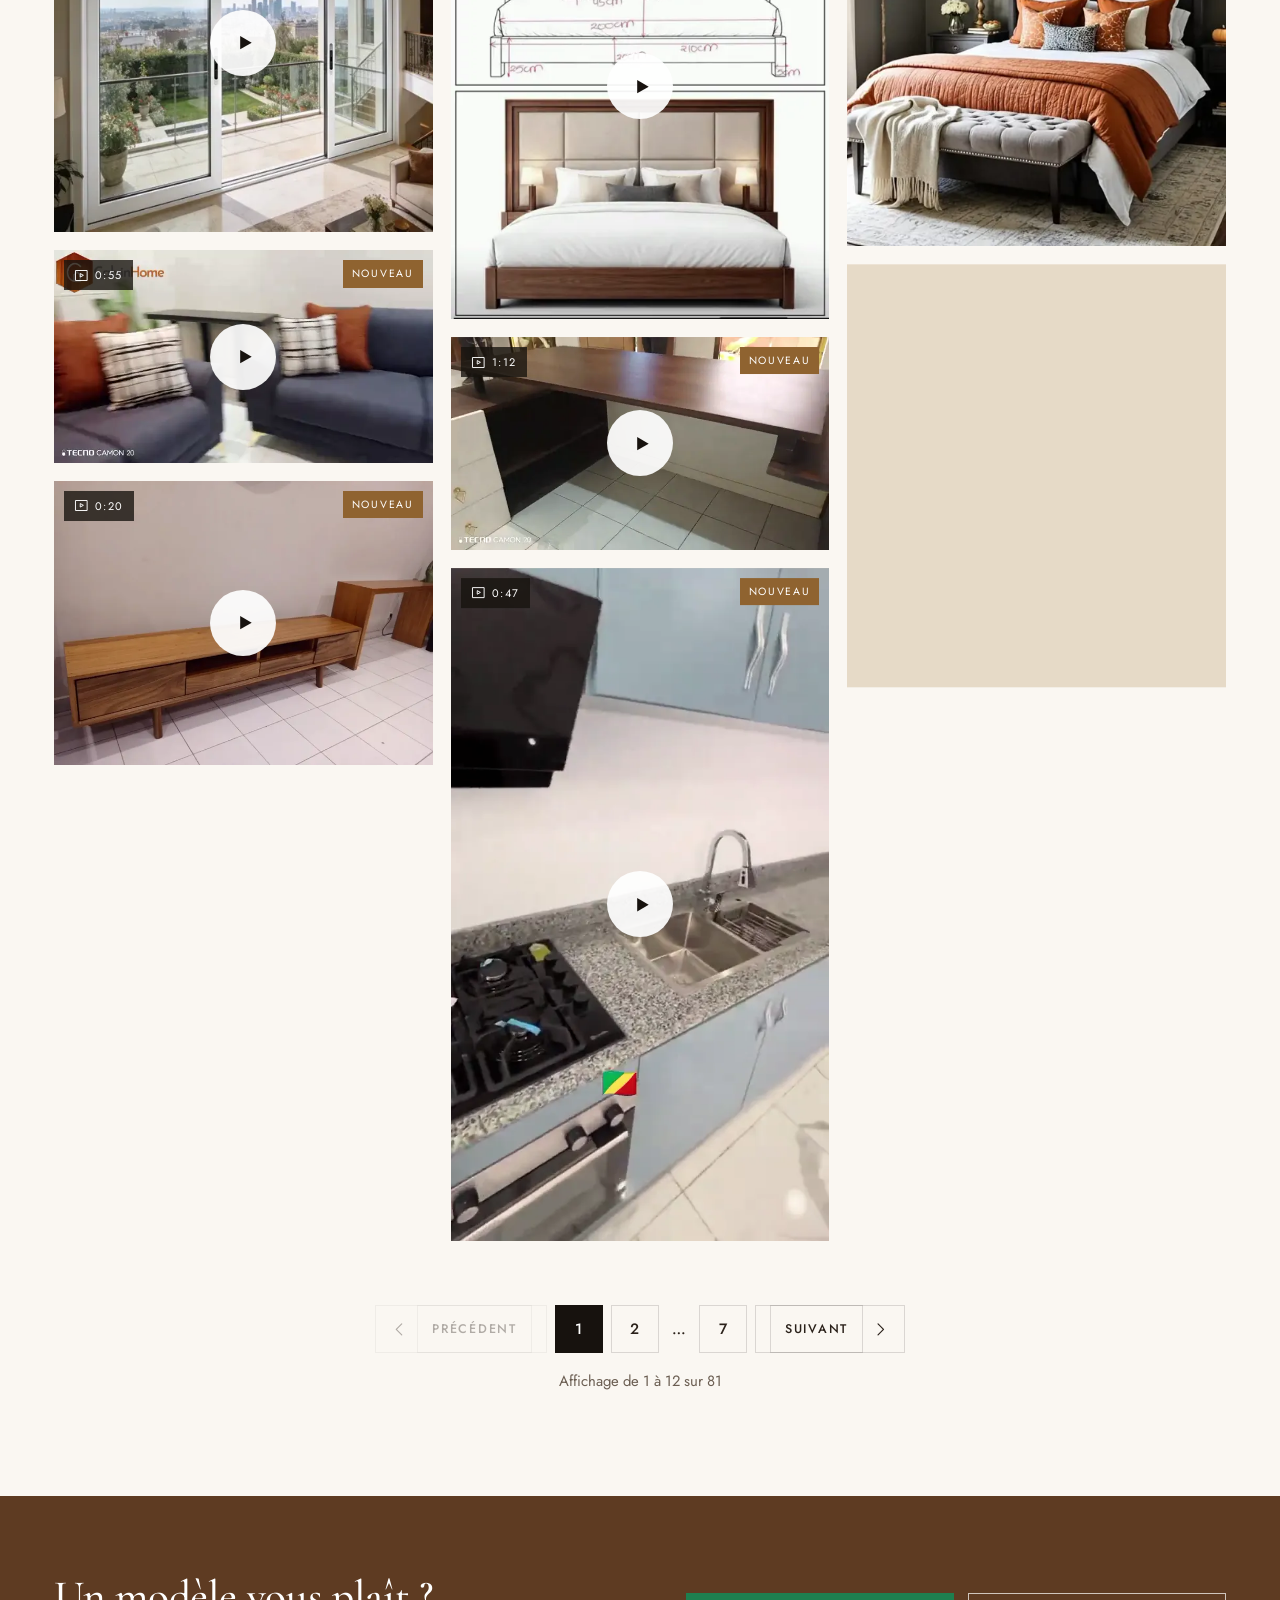
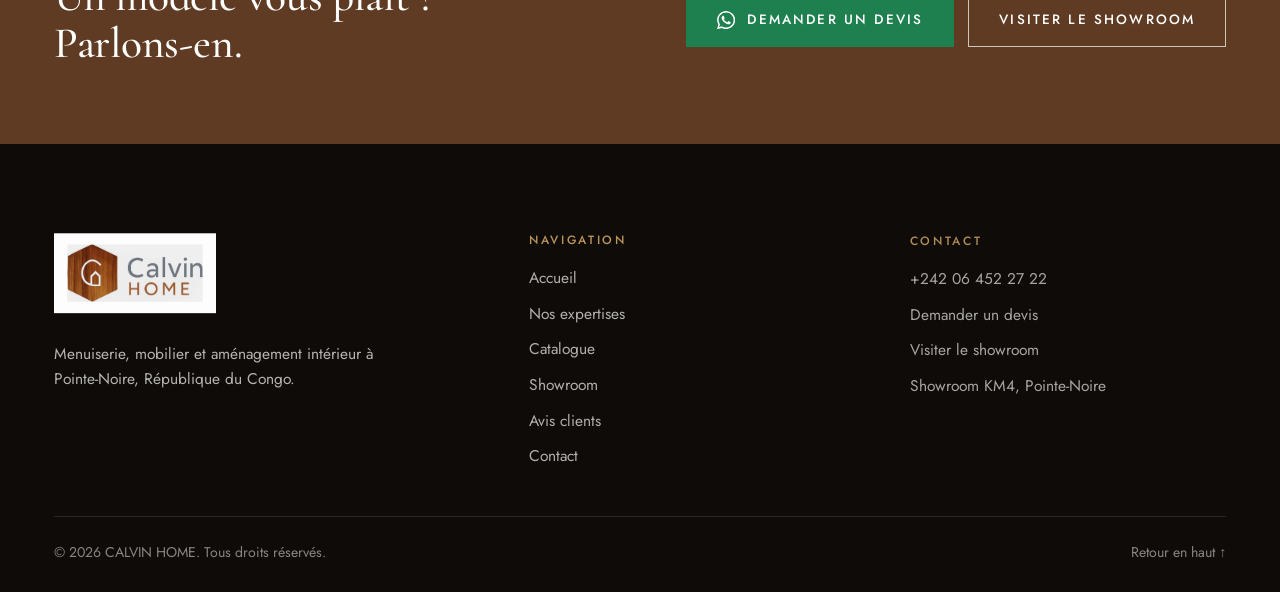
==== commit 751e4abe: "fix(scroll): une actualisation ramène toujours en haut de la page Cause : le navigateur restaurait l" ====
--- a/catalogue.html
+++ b/catalogue.html
@@ -12,6 +12,7 @@
 <link rel="apple-touch-icon" href="assets/brand/favicon-192.png">
 <link rel="stylesheet" href="css/style.css">
 <script>document.documentElement.className+=' js'</script>
+<script src="js/scroll.js"></script>
 </head>
 <body id="top">
 <a class="skip" href="#grid">Aller au catalogue</a>
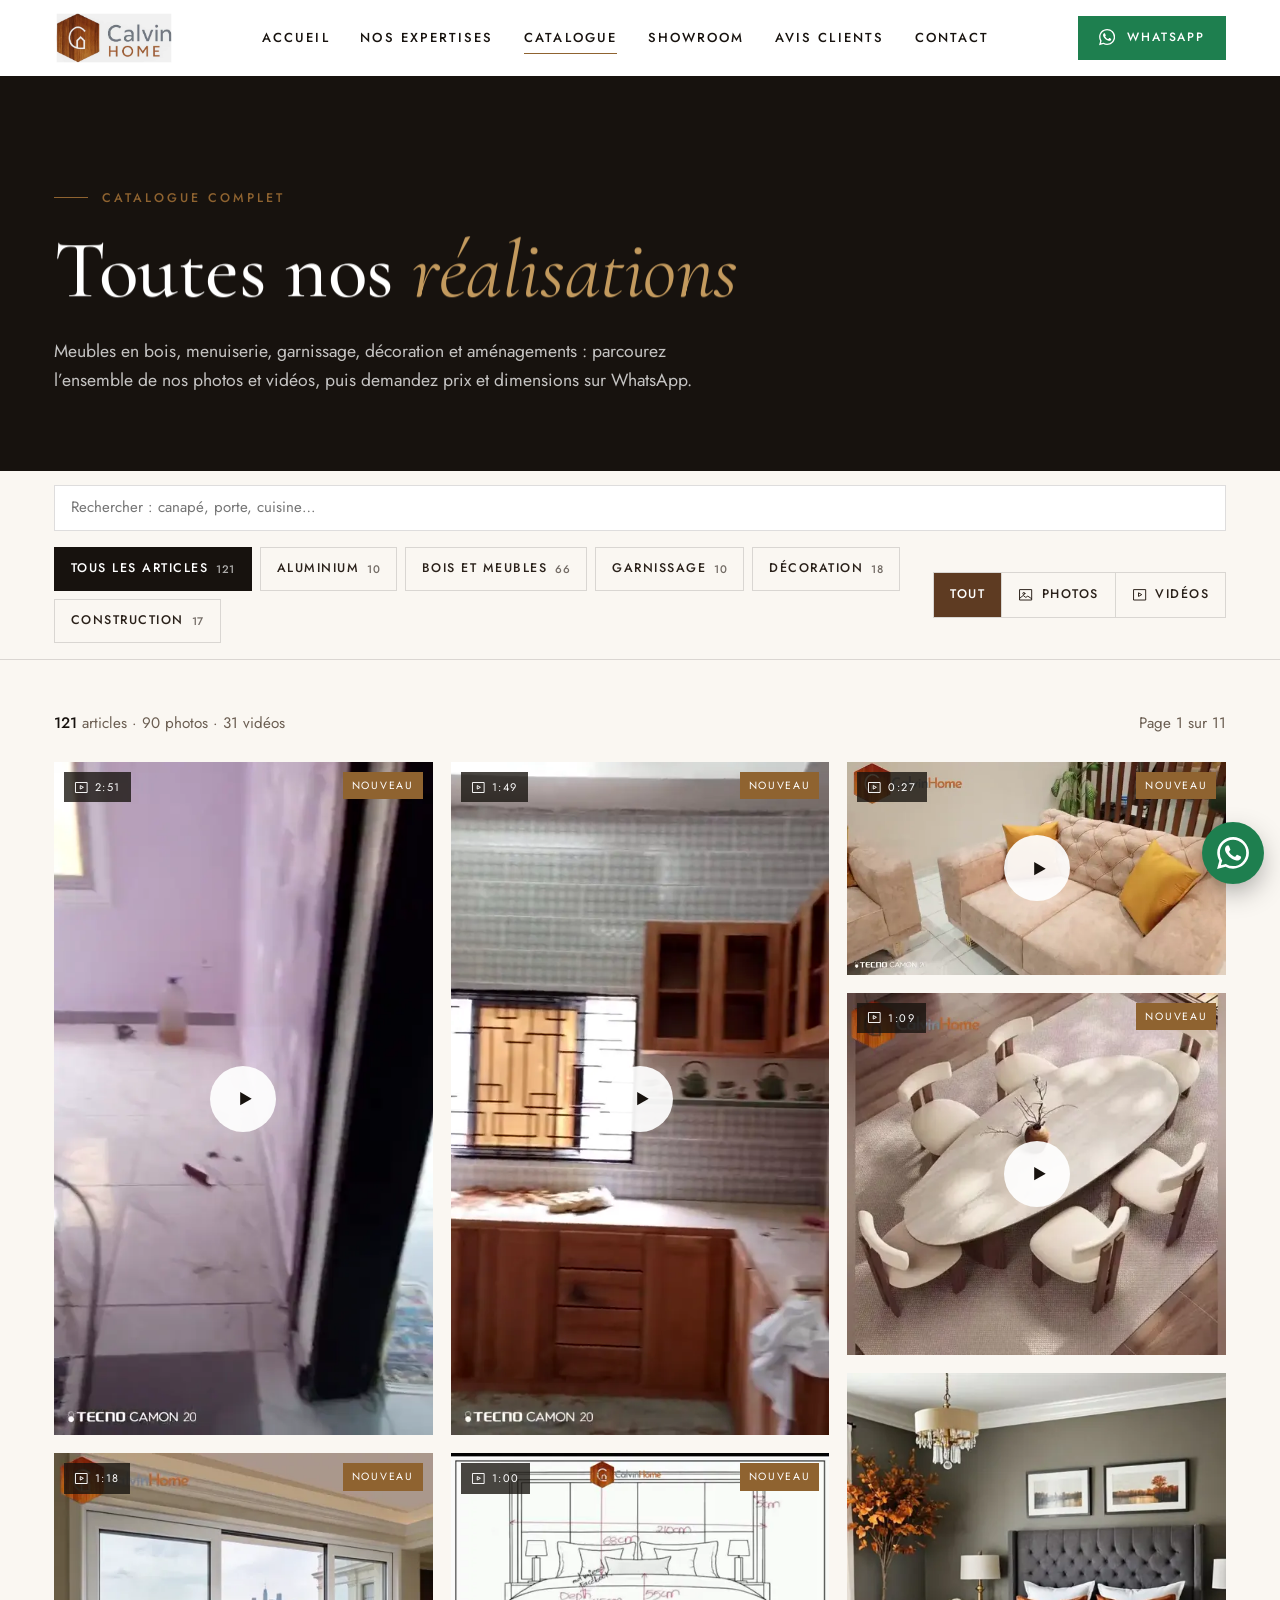
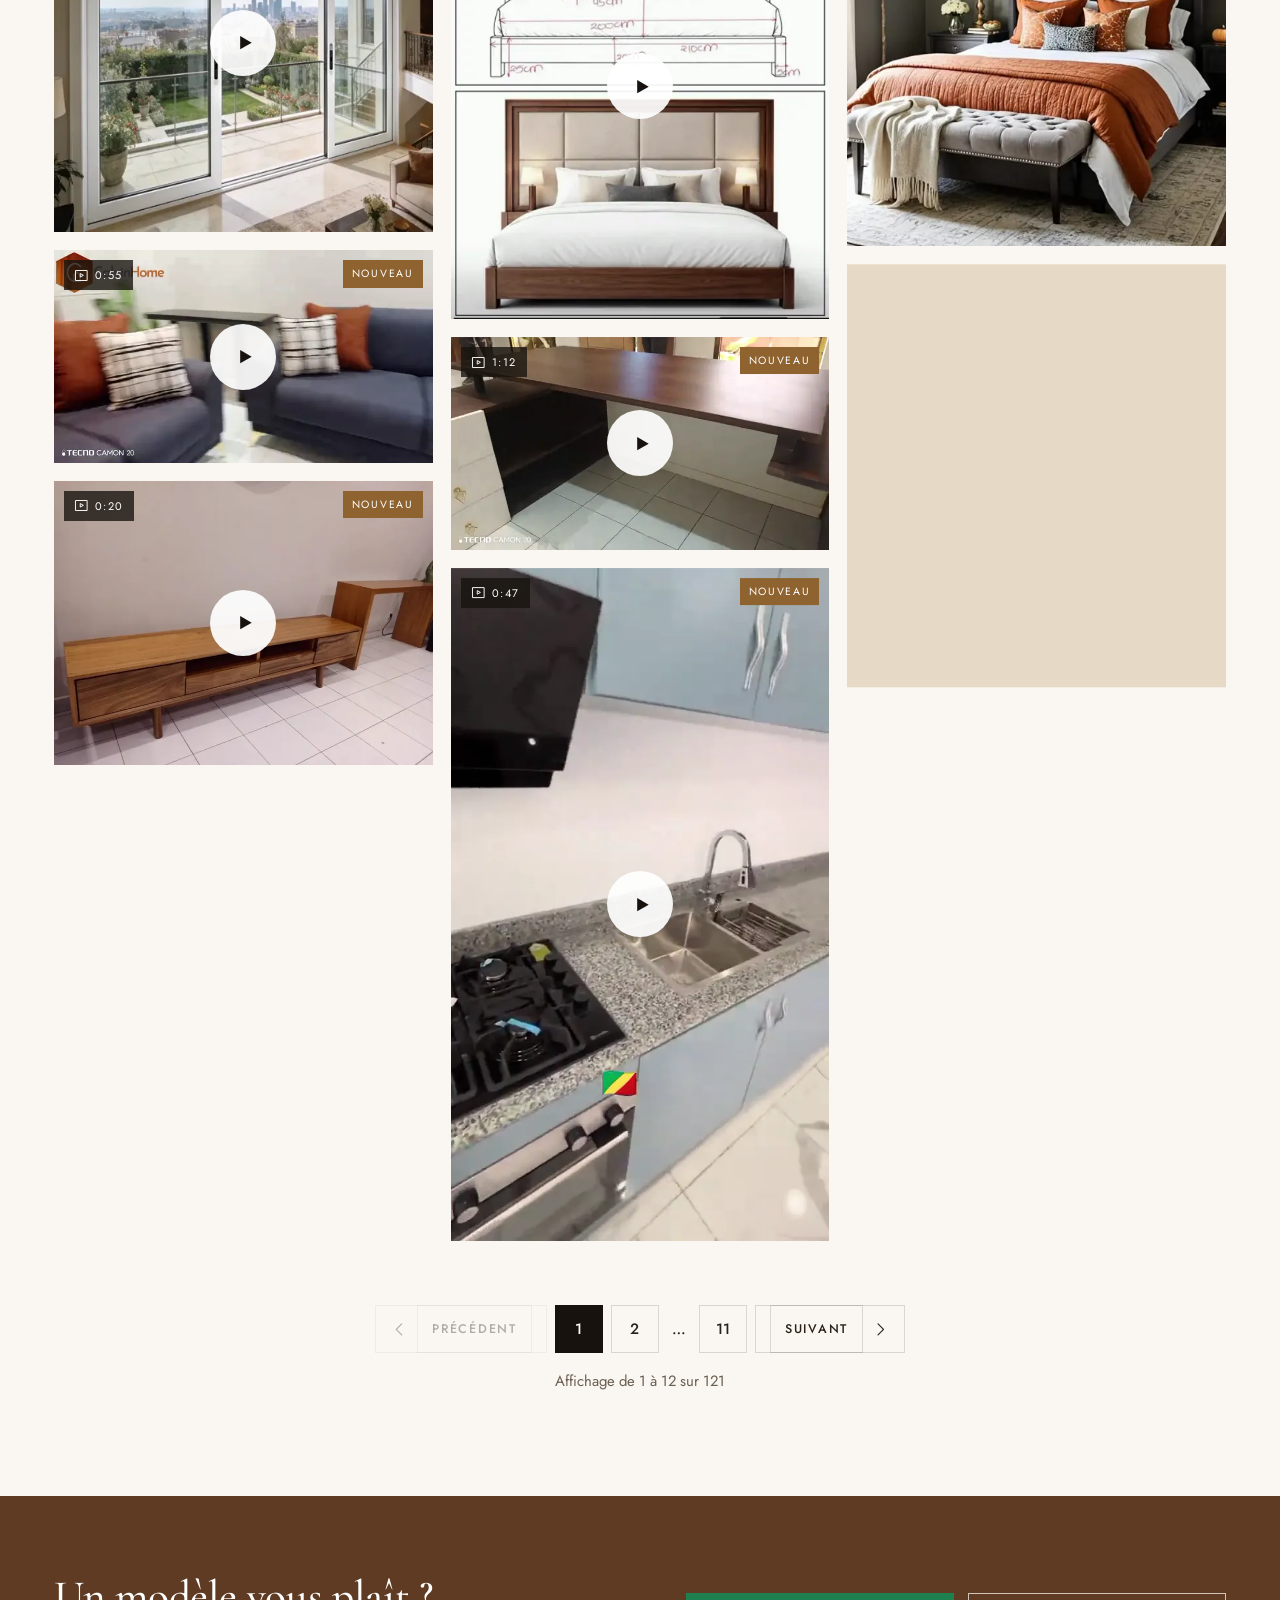
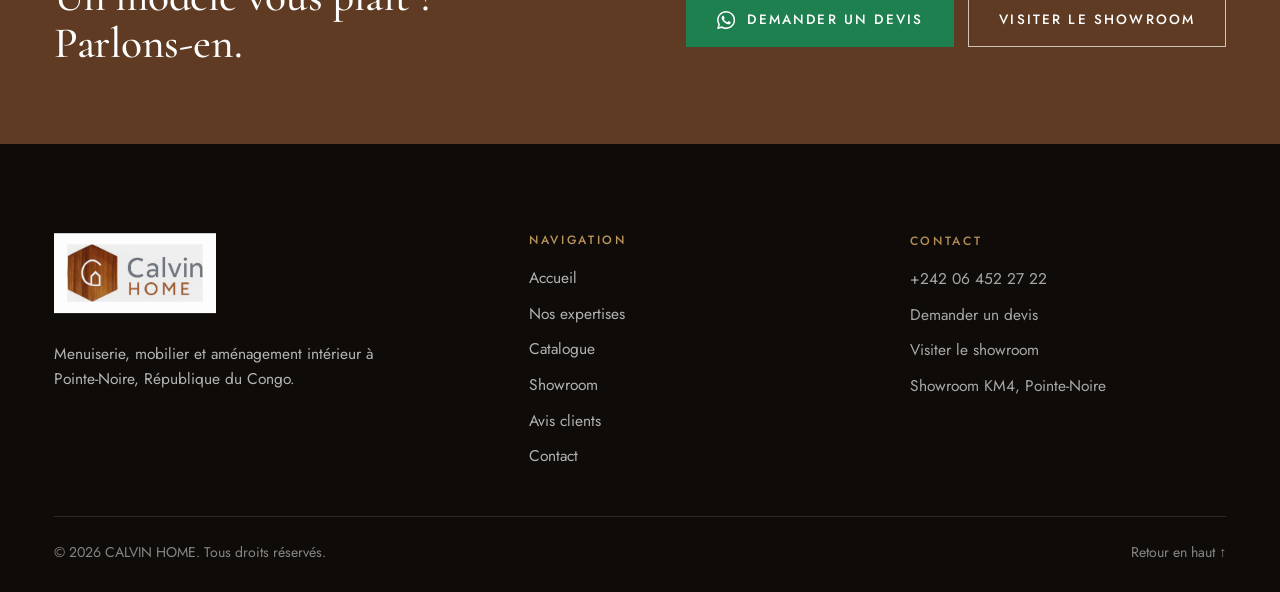
==== commit 7f35a466: "feat(catalogue): intégration du pack médias (38 photos, 2 vidéos) - 38 photos (WebP + miniatures 640" ====
--- a/catalogue.html
+++ b/catalogue.html
@@ -7,7 +7,7 @@
 <meta name="description" content="Catalogue complet CALVIN HOME : photos et vidéos de meubles en bois, menuiserie aluminium, garnissage, décoration et aménagements réalisés à Pointe-Noire.">
 <meta name="theme-color" content="#17120E">
 <link rel="canonical" href="https://site-vitrine-ciry.vercel.app/catalogue.html">
-<meta property="og:type" content="website"><meta property="og:locale" content="fr_FR"><meta property="og:site_name" content="CALVIN HOME"><meta property="og:title" content="Catalogue — CALVIN HOME"><meta property="og:description" content="81 photos et vidéos : meubles en bois, menuiserie aluminium, garnissage, décoration et construction à Pointe-Noire."><meta property="og:url" content="https://site-vitrine-ciry.vercel.app/catalogue.html"><meta property="og:image" content="https://site-vitrine-ciry.vercel.app/assets/brand/og-calvin-home.jpg"><meta name="twitter:card" content="summary_large_image">
+<meta property="og:type" content="website"><meta property="og:locale" content="fr_FR"><meta property="og:site_name" content="CALVIN HOME"><meta property="og:title" content="Catalogue — CALVIN HOME"><meta property="og:description" content="121 photos et vidéos : meubles en bois, menuiserie aluminium, garnissage, décoration et construction à Pointe-Noire."><meta property="og:url" content="https://site-vitrine-ciry.vercel.app/catalogue.html"><meta property="og:image" content="https://site-vitrine-ciry.vercel.app/assets/brand/og-calvin-home.jpg"><meta name="twitter:card" content="summary_large_image">
 <link rel="icon" type="image/png" sizes="48x48" href="assets/brand/favicon-48.png">
 <link rel="apple-touch-icon" href="assets/brand/favicon-192.png">
 <link rel="stylesheet" href="css/style.css">
--- a/css/style.css
+++ b/css/style.css
@@ -409,6 +409,7 @@
 .search input{width:100%;min-height:46px;padding:0 16px;border:1px solid var(--line);background:#fff;font:inherit;font-size:15px;color:var(--ink);border-radius:0}
 .search input:focus{outline:2px solid var(--bronze);outline-offset:1px}
 .card .new{position:absolute;right:10px;top:10px;background:var(--bronze);color:#fff;font-size:10.5px;letter-spacing:.16em;text-transform:uppercase;padding:5px 9px;z-index:2}
+.card .new.mod{background:rgba(23,18,14,.78)}
 
 /* ---------- Nouvelles vidéos (accueil) ---------- */
 .newvids{background:var(--ivory)}
